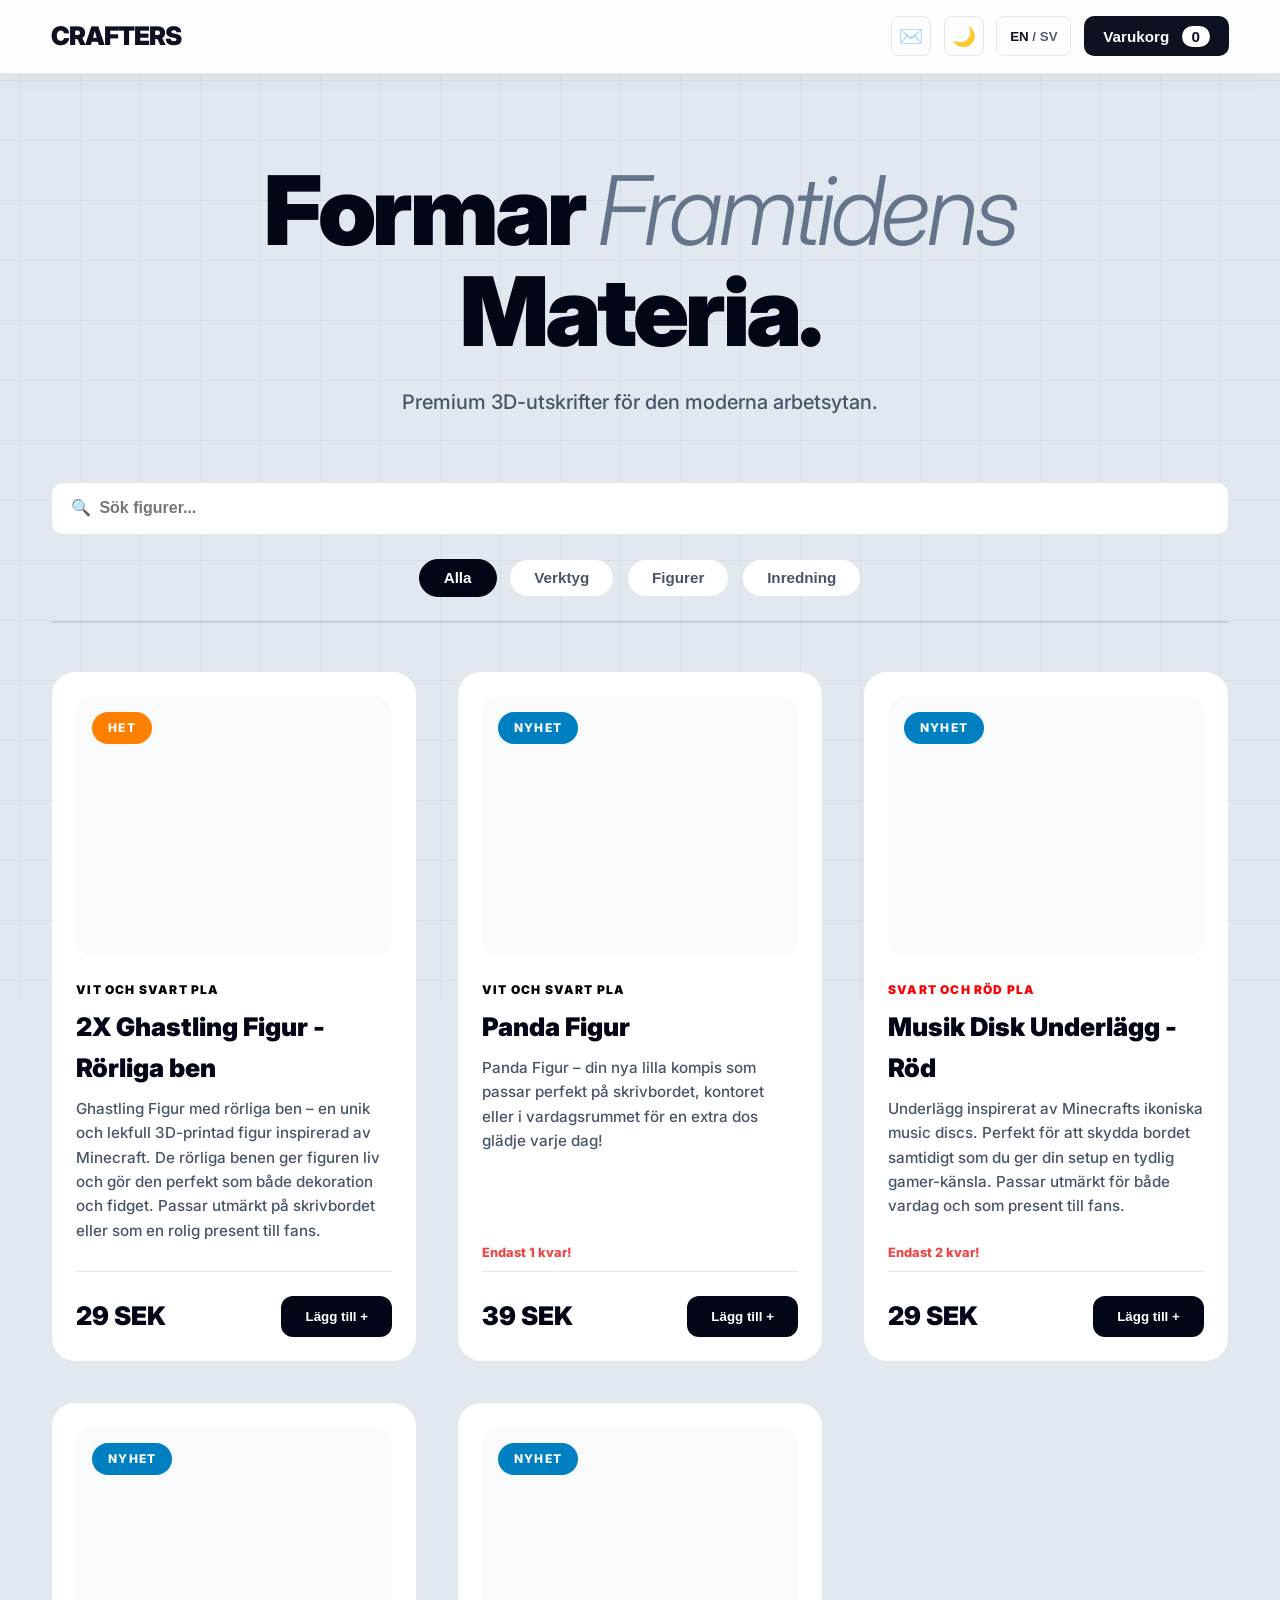
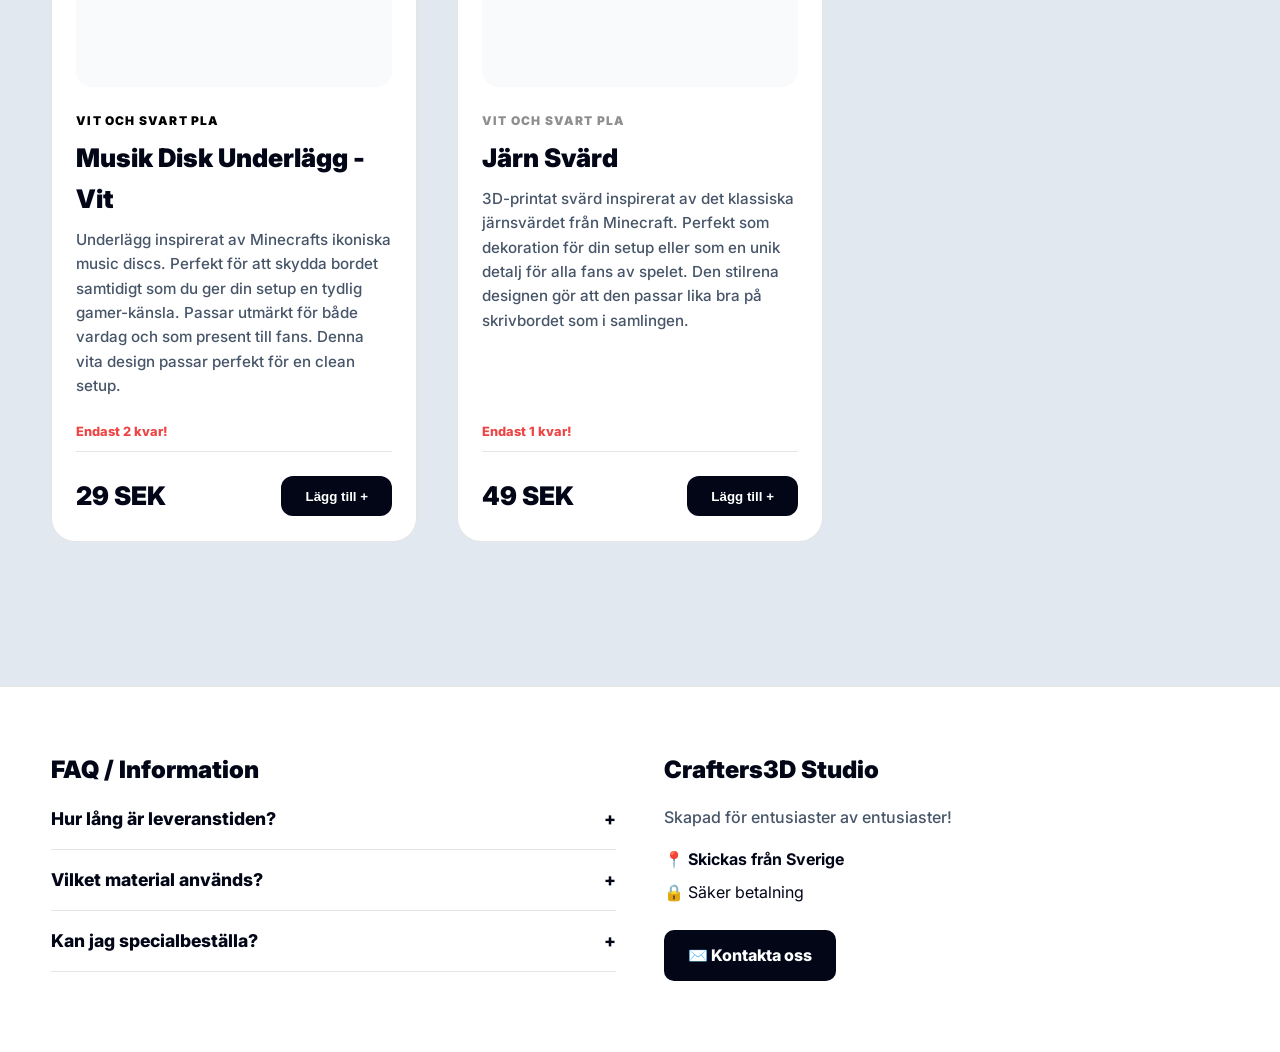
==== index.html @ bc43f42e "Update index.html" ====
<!DOCTYPE html>
<html lang="en">
<head>
    <meta charset="UTF-8">
    <meta name="viewport" content="width=device-width, initial-scale=1.0">
    <title>Crafters3D | Printade Grejor</title>
    <link rel="preconnect" href="https://fonts.googleapis.com">
    <link rel="preconnect" href="https://fonts.gstatic.com" crossorigin>
    <link href="https://fonts.googleapis.com/css2?family=Inter:wght@300;400;500;600;700;900&display=swap" rel="stylesheet">
    
    <style>
        :root {
            /* Ljust tema (Standard) */
            --bg-base: #e2e8f0;      
            --bg-surface: #ffffff;   
            --text-main: #020617;    
            --text-muted: #475569;   
            --border-light: rgba(0, 0, 0, 0.1); 
            --accent-swish: #16a34a; 
            --accent-paypal: #0070ba;
            --font-modern: 'Inter', sans-serif;
            --shadow-sm: 0 4px 6px -1px rgba(0, 0, 0, 0.1);
            --shadow-md: 0 20px 25px -5px rgba(0, 0, 0, 0.1);
            --shadow-hover: 0 30px 60px -12px rgba(0, 0, 0, 0.3);
            --ease-spring: cubic-bezier(0.34, 1.56, 0.64, 1);
        }

        /* Mörkt tema (Dark Mode) */
        [data-theme="dark"] {
            --bg-base: #020617;
            --bg-surface: #0f172a;
            --text-main: #f8fafc;
            --text-muted: #94a3b8;
            --border-light: rgba(255, 255, 255, 0.1);
            --shadow-md: 0 20px 25px -5px rgba(0, 0, 0, 0.5);
            --shadow-hover: 0 30px 60px -12px rgba(255, 255, 255, 0.1);
        }

        * { margin: 0; padding: 0; box-sizing: border-box; }
        body { background-color: var(--bg-base); color: var(--text-main); font-family: var(--font-modern); line-height: 1.6; overflow-x: hidden; transition: background-color 0.4s ease, color 0.4s ease; }
        
        /* Animerad Bakgrund */
        @keyframes drift { 0% { background-position: 0 0; } 100% { background-position: 60px 60px; } }
        body::after { content: ""; position: fixed; inset: -100px; z-index: -11; opacity: 0.4; background-image: linear-gradient(var(--border-light) 1px, transparent 1px), linear-gradient(90deg, var(--border-light) 1px, transparent 1px); background-size: 60px 60px; animation: drift 30s linear infinite; pointer-events: none; transition: opacity 0.4s; }
        [data-theme="dark"] body::after { opacity: 0.15; }

        .container { width: min(1400px, 92vw); margin: 0 auto; }

        /* --- Header --- */
        header { position: fixed; top: 0; left: 0; right: 0; z-index: 50; background: var(--bg-surface); opacity: 0.95; backdrop-filter: blur(16px); border-bottom: 1px solid var(--border-light); box-shadow: 0 4px 30px rgba(0,0,0,0.05); transition: background 0.4s ease; }
        .nav-block { display: flex; justify-content: space-between; align-items: center; padding: 1rem 0; width: min(1400px, 92vw); margin: 0 auto; }
        .logo { font-weight: 900; font-size: 1.6rem; letter-spacing: -0.04em; color: var(--text-main); }
        .header-controls { display: flex; gap: 0.8rem; align-items: center; }

        .icon-btn { display: inline-flex; justify-content: center; align-items: center; background: transparent; border: 1px solid var(--border-light); border-radius: 8px; width: 40px; height: 40px; font-size: 1.2rem; cursor: pointer; color: var(--text-main); text-decoration: none; transition: all 0.2s; }
        .icon-btn:hover { background: var(--text-main); color: var(--bg-surface); }
        .lang-btn { background: transparent; border: 1px solid var(--border-light); border-radius: 8px; padding: 0 0.8rem; height: 40px; font-weight: 700; color: var(--text-muted); cursor: pointer; transition: all 0.2s; }
        .lang-btn span.active { color: var(--text-main); }

        .cart-btn { background: var(--text-main); color: var(--bg-surface); border: none; border-radius: 10px; height: 40px; padding: 0 1.2rem; font-weight: 600; font-size: 0.95rem; cursor: pointer; display: flex; align-items: center; gap: 0.8rem; transition: all 0.3s var(--ease-spring); }
        .cart-btn:hover { transform: scale(1.05); }
        .badge-count { background: var(--bg-surface); color: var(--text-main); padding: 0.1rem 0.6rem; border-radius: 12px; font-weight: 800; transition: 0.2s; }

        /* --- Nya Animationer --- */
        @keyframes cartBump {
            0% { transform: scale(1); }
            25% { transform: scale(0.9); }
            50% { transform: scale(1.1) translateY(-2px); }
            75% { transform: scale(1.05) translateY(1px); }
            100% { transform: scale(1); }
        }
        .cart-bump { animation: cartBump 0.4s var(--ease-spring); }

        @keyframes badgePop {
            0% { transform: scale(1); background: var(--bg-surface); color: var(--text-main); }
            50% { transform: scale(1.6); background: #10b981; color: white; box-shadow: 0 0 15px rgba(16, 185, 129, 0.5); }
            100% { transform: scale(1); background: var(--bg-surface); color: var(--text-main); }
        }
        .badge-pop { animation: badgePop 0.5s var(--ease-spring); }

        /* --- Hero --- */
        .hero { padding: 10rem 0 4rem; text-align: center; }
        .hero h1 { font-size: clamp(3rem, 8vw, 6rem); font-weight: 900; line-height: 1.05; margin-bottom: 1.5rem; letter-spacing: -0.04em; color: var(--text-main); }
        .hero .accent-text { color: #64748b; font-weight: 300; font-style: italic; }
        .hero p { font-size: 1.25rem; color: var(--text-muted); max-width: 600px; margin: 0 auto; font-weight: 500; }

        /* --- Shop Controls (Chips) --- */
        .shop-controls { display: flex; flex-direction: column; gap: 1.5rem; margin-bottom: 3rem; padding-bottom: 1.5rem; border-bottom: 2px solid var(--border-light); }
        .search-bar { background: var(--bg-surface); border: 1px solid var(--border-light); border-radius: 12px; padding: 0.8rem 1.2rem; display: flex; align-items: center; gap: 0.5rem; max-width: 100%; transition: all 0.3s; }
        .search-input { background: transparent; border: none; color: var(--text-main); width: 100%; outline: none; font-weight: 600; font-size: 1rem; }
        
        .category-chips { display: flex; gap: 0.8rem; flex-wrap: wrap; justify-content: center; }
        .chip { background: var(--bg-surface); border: 1px solid var(--border-light); color: var(--text-muted); padding: 0.6rem 1.5rem; border-radius: 30px; font-weight: 700; cursor: pointer; transition: all 0.2s; font-size: 0.95rem; }
        .chip:hover { border-color: var(--text-main); color: var(--text-main); transform: translateY(-2px); }
        .chip.active { background: var(--text-main); color: var(--bg-surface); border-color: var(--text-main); }

        /* --- Products --- */
        .product-grid { display: grid; grid-template-columns: repeat(auto-fill, minmax(300px, 1fr)); gap: 2.5rem; padding-bottom: 5rem; }
        .product-card { background: var(--bg-surface); border-radius: 24px; border: 1px solid var(--border-light); padding: 1.5rem; display: flex; flex-direction: column; transition: all 0.4s var(--ease-spring); position: relative; }
        .product-card:hover { transform: translateY(-10px); box-shadow: var(--shadow-hover), 0 0 0 2px var(--card-accent, var(--text-main)); }
        
        .product-media { height: 260px; background: #f8fafc; border-radius: 16px; margin-bottom: 1.5rem; background-size: cover; background-position: center; position: relative; }
        [data-theme="dark"] .product-media { background: #1e293b; }
        .badge-tag { position: absolute; top: 1rem; left: 1rem; background: var(--text-main); color: var(--bg-surface); padding: 0.4rem 1rem; border-radius: 30px; font-weight: 800; font-size: 0.75rem; text-transform: uppercase; letter-spacing: 0.1em; }
        
        .stock-warning { color: #ef4444; font-size: 0.8rem; font-weight: 800; margin-bottom: 0.5rem; display: block; animation: pulse 2s infinite; }
        @keyframes pulse { 0% { opacity: 1; } 50% { opacity: 0.6; } 100% { opacity: 1; } }

        .product-specs { color: var(--card-accent, var(--text-muted)); font-size: 0.75rem; text-transform: uppercase; letter-spacing: 0.1em; font-weight: 900; margin-bottom: 0.5rem; }
        .product-card h3 { font-size: 1.6rem; font-weight: 900; margin-bottom: 0.5rem; color: var(--text-main); }
        .product-desc { color: var(--text-muted); font-size: 0.95rem; flex-grow: 1; margin-bottom: 1.5rem; font-weight: 500; }
        
        .product-bottom { display: flex; justify-content: space-between; align-items: center; border-top: 1px solid var(--border-light); padding-top: 1.5rem; }
        .price { font-weight: 900; font-size: 1.6rem; color: var(--text-main); }
        
        /* Product Button */
        .add-btn { background: var(--text-main); color: var(--bg-surface); border: none; border-radius: 12px; padding: 0.8rem 1.5rem; font-weight: 800; cursor: pointer; transition: all 0.3s; min-width: 110px; }
        .add-btn:hover:not(:disabled) { transform: translateY(-3px); box-shadow: var(--shadow-md); background: var(--card-accent, #334155); }
        .add-btn:disabled { background: var(--border-light); color: var(--text-muted); cursor: not-allowed; transform: none; box-shadow: none; }

        /* --- Cart Panel --- */
        .cart-overlay { position: fixed; inset: 0; background: rgba(0, 0, 0, 0.6); backdrop-filter: blur(4px); z-index: 100; opacity: 0; pointer-events: none; transition: opacity 0.4s; }
        .cart-overlay.active { opacity: 1; pointer-events: all; }
        .cart-panel { position: fixed; top: 0; right: -100%; width: min(450px, 100vw); height: 100vh; background: var(--bg-surface); z-index: 101; display: flex; flex-direction: column; transition: right 0.5s var(--ease-spring); box-shadow: -20px 0 50px rgba(0,0,0,0.2); }
        .cart-panel.active { right: 0; }
        .cart-header { padding: 2rem; border-bottom: 1px solid var(--border-light); display: flex; justify-content: space-between; align-items: center; }
        .cart-header h3 { font-size: 1.6rem; font-weight: 900; }
        
        /* Free Shipping Bar */
        .shipping-tracker { background: var(--bg-base); padding: 1rem 2rem; border-bottom: 1px solid var(--border-light); }
        .sh-msg { font-size: 0.9rem; font-weight: 700; color: var(--text-main); margin-bottom: 0.5rem; text-align: center; }
        .sh-bar { height: 8px; background: var(--border-light); border-radius: 10px; overflow: hidden; }
        .sh-fill { height: 100%; background: #10b981; transition: width 0.5s var(--ease-spring); width: 0%; }
        .sh-fill.success { background: linear-gradient(90deg, #10b981, #34d399); }

        .cart-body { flex: 1; overflow-y: auto; padding: 2rem; display: flex; flex-direction: column; gap: 1rem; }
        .cart-item { display: flex; gap: 1rem; padding: 1rem; background: var(--bg-base); border-radius: 16px; position: relative; }
        .item-img { width: 70px; height: 70px; background-size: cover; border-radius: 10px; }
        .item-info { flex: 1; }
        .qty-box { display: flex; gap: 0.5rem; align-items: center; margin-top: 0.5rem; }
        .qty-btn { background: var(--bg-surface); border: 1px solid var(--border-light); color: var(--text-main); width: 28px; height: 28px; border-radius: 6px; font-weight: bold; cursor: pointer; }
        .remove-item { position: absolute; top: 1rem; right: 1rem; background: none; border: none; color: #ef4444; font-weight: 900; cursor: pointer; }

        /* Promo Code */
        .promo-box { display: flex; gap: 0.5rem; margin-top: 1.5rem; margin-bottom: 0.5rem; }
        .promo-box input { flex: 1; background: var(--bg-surface); border: 1px solid var(--border-light); color: var(--text-main); padding: 0.8rem; border-radius: 10px; outline: none; font-family: var(--font-modern); font-weight: 600; }
        .promo-box button { background: var(--text-main); color: var(--bg-surface); border: none; border-radius: 10px; padding: 0 1rem; font-weight: 700; cursor: pointer; }

        .cart-footer { padding: 2rem; border-top: 1px solid var(--border-light); }
        .summary-row { display: flex; justify-content: space-between; font-weight: 600; margin-bottom: 0.5rem; color: var(--text-muted); }
        .total-row { display: flex; justify-content: space-between; font-size: 1.4rem; font-weight: 900; margin: 1rem 0 0 0; padding-top: 1rem; border-top: 1px dashed var(--border-light); color: var(--text-main); }
        .checkout-btn { width: 100%; background: var(--text-main); color: var(--bg-surface); border: none; border-radius: 12px; padding: 1.2rem; font-weight: 800; font-size: 1.1rem; cursor: pointer; transition: transform 0.2s; }
        .checkout-btn:hover { transform: translateY(-3px); }

        /* --- Footer & FAQ --- */
        footer { background: var(--bg-surface); border-top: 1px solid var(--border-light); padding: 4rem 0; margin-top: 4rem; }
        .footer-grid { display: grid; grid-template-columns: 1fr 1fr; gap: 3rem; }
        .faq-item { margin-bottom: 1rem; border-bottom: 1px solid var(--border-light); padding-bottom: 1rem; }
        .faq-q { font-weight: 800; color: var(--text-main); cursor: pointer; display: flex; justify-content: space-between; font-size: 1.1rem; }
        .faq-a { color: var(--text-muted); font-size: 0.95rem; margin-top: 0.5rem; display: none; }
        .faq-a.open { display: block; animation: fadeUp 0.3s ease; }

        /* Stor kontaktknapp i footer */
        .footer-contact-btn { display: inline-flex; align-items: center; gap: 0.5rem; margin-top: 1.5rem; background: var(--text-main); color: var(--bg-surface); padding: 0.8rem 1.5rem; border-radius: 10px; font-weight: 800; text-decoration: none; transition: transform 0.2s var(--ease-spring); }
        .footer-contact-btn:hover { transform: translateY(-3px); }

        /* --- Modals (Payment) --- */
        .modal-overlay { position: fixed; inset: 0; background: rgba(0,0,0,0.8); z-index: 200; display: flex; justify-content: center; align-items: center; opacity: 0; pointer-events: none; transition: 0.3s; }
        .modal-overlay.active { opacity: 1; pointer-events: all; }
        .modal-content { background: var(--bg-surface); border-radius: 20px; width: min(500px, 95vw); padding: 3rem 2rem; text-align: center; position: relative; display: none; }
        .modal-content.active { display: block; }
        .modal-textarea { width: 100%; height: 100px; background: var(--bg-base); color: var(--text-main); border: 1px solid var(--border-light); border-radius: 10px; padding: 1rem; font-family: var(--font-modern); font-weight: 600; margin: 1.5rem 0; outline: none; }
        .btn-action { background: var(--text-main); color: var(--bg-surface); border: none; padding: 1rem; border-radius: 10px; font-weight: 800; cursor: pointer; width: 100%; margin-bottom: 0.5rem; }
        
        .toast { position: fixed; bottom: 2rem; left: 50%; transform: translate(-50%, 40px); background: var(--text-main); color: var(--bg-surface); padding: 1rem 2rem; border-radius: 30px; font-weight: 800; opacity: 0; transition: 0.4s; z-index: 300; }
        .toast.show { opacity: 1; transform: translate(-50%, 0); }

        /* ========================================= */
        /* MOBILANPASSNINGAR (Påverkar endast mobil) */
        /* ========================================= */
        @media (max-width: 768px) {
            /* --- Header & Navigation --- */
            .nav-block {
                gap: 0.3rem;
                padding: 0.8rem 0;
            }
            .logo {
                font-size: 1.2rem;
                flex-grow: 1;
            }
            .header-controls {
                gap: 0.4rem;
            }
            .icon-btn {
                width: 34px;
                height: 34px;
                font-size: 1rem;
            }
            .lang-btn {
                padding: 0 0.4rem;
                height: 34px;
                font-size: 0.8rem;
            }
            .cart-btn {
                padding: 0 0.5rem;
                height: 34px;
                gap: 0.4rem;
            }
            .cart-btn span[data-i18n="cartBtn"] {
                display: none; 
            }
            .cart-btn::before {
                content: '🛒';
                font-size: 0.9rem;
            }

            /* --- Hero Sektion --- */
            .hero {
                padding: 7rem 0 2rem; 
            }
            .hero h1 {
                font-size: clamp(2.2rem, 8vw, 3.5rem); 
            }
            .hero p {
                font-size: 1rem;
                padding: 0 1rem;
            }

            /* --- Sök & Kategorier --- */
            .shop-controls {
                margin-bottom: 2rem;
                gap: 1rem;
            }
            .category-chips {
                gap: 0.5rem;
            }
            .chip {
                padding: 0.5rem 1rem;
                font-size: 0.85rem;
            }

            /* --- Produkter --- */
            .product-grid {
                grid-template-columns: 1fr; 
                gap: 1.5rem;
            }
            .product-card {
                padding: 1.2rem;
            }
            .product-media {
                height: 220px; 
            }

            /* --- Varukorg (Sidopanelen) --- */
            .cart-header, 
            .cart-body, 
            .cart-footer {
                padding: 1.2rem; 
            }
            .shipping-tracker {
                padding: 1rem 1.2rem;
            }
            .item-img {
                width: 55px;
                height: 55px;
            }
            .cart-item {
                padding: 0.8rem;
                gap: 0.8rem;
            }
            .remove-item {
                top: 0.8rem;
                right: 0.8rem;
            }

            /* --- Betalningsmodaler --- */
            .modal-content {
                padding: 2rem 1.2rem; 
                width: 90vw;
            }
            .btn-action {
                padding: 1rem;
                font-size: 1.1rem !important; 
            }
            .modal-textarea {
                font-size: 1rem; 
            }

            /* --- Footer --- */
            .footer-grid {
                grid-template-columns: 1fr;
                gap: 2.5rem;
            }
            footer {
                padding: 3rem 0 4rem; 
            }
        }
    </style>
</head>
<body>

    <header>
        <div class="nav-block">
            <div class="logo">CRAFTERS</div>
            <div class="header-controls">
                <a href="mailto:contact.crafters3d@gmail.com" class="icon-btn" title="Kontakta Oss">✉️</a>
                <button class="icon-btn" onclick="toggleTheme()" id="theme-btn">🌙</button>
                <button onclick="toggleLang()" class="lang-btn"><span id="lang-en" class="active">EN</span> / <span id="lang-sv">SV</span></button>
                <button class="cart-btn" onclick="toggleCart(true)" id="main-cart-btn">
                    <span data-i18n="cartBtn">Cart</span> 
                    <span class="badge-count" id="cart-count">0</span>
                </button>
            </div>
        </div>
    </header>

    <main>
        <section class="hero container">
            <h1 data-i18n="heroH1">Shaping the <span class="accent-text">Future</span> <br>of Matter.</h1>
            <p data-i18n="heroP">Premium 3D prints designed for the modern workspace.</p>
        </section>

        <section class="container">
            <div class="shop-controls">
                <div class="search-bar">
                    <span>🔍</span> 
                    <input class="search-input" id="search-input" type="text" placeholder="Search..." oninput="filterProducts()">
                </div>
                <div class="category-chips" id="cat-chips">
                    <!-- Fylls med JS -->
                </div>
            </div>
            <div class="product-grid" id="product-grid"></div>
        </section>
    </main>

    <!-- Footer & FAQ -->
    <footer class="site-footer">
        <div class="container footer-grid">
            <div>
                <h2 style="font-weight: 900; margin-bottom: 1rem;" data-i18n="faqTitle">FAQ / Information</h2>

                <div class="faq-item">
                    <div class="faq-q" onclick="toggleFaq(this)">
                        <span data-i18n="faq1_q">Hur lång är leveranstiden?</span> 
                        <span class="faq-icon">+</span>
                    </div>
                    <div class="faq-a" data-i18n="faq1_a">
                        Alla produkter 3D-printas på beställning. Leveranstiden är vanligtvis 1–3 arbetsdagar.
                    </div>
                </div>

                <div class="faq-item">
                    <div class="faq-q" onclick="toggleFaq(this)">
                        <span data-i18n="faq2_q">Vilket material används?</span> 
                        <span class="faq-icon">+</span>
                    </div>
                    <div class="faq-a" data-i18n="faq2_a">
                        Vi använder högkvalitativ PLA-plast.
                    </div>
                </div>

                <div class="faq-item">
                    <div class="faq-q" onclick="toggleFaq(this)">
                        <span data-i18n="faq3_q">Kan jag specialbeställa?</span> 
                        <span class="faq-icon">+</span>
                    </div>
                    <div class="faq-a" data-i18n="faq3_a">
                        Ja! Kontakta oss via sociala medier så hjälper vi dig att skapa en unik produkt efter dina önskemål.
                    </div>
                </div>

            </div>

            <div>
                <h2 style="font-weight: 900; margin-bottom: 1rem;">Crafters3D Studio</h2>
                <p style="color: var(--text-muted); font-weight: 500;" data-i18n="footerDesc">
                    Skapad för entusiaster av entusiaster!
                </p>
                <p style="margin-top: 1rem; font-weight: 700;" data-i18n="footerShip">📍 Skickas från Sverige</p>
                <p style="margin-top: 0.5rem;" data-i18n="footerSec">🔒 Säker betalning</p>

                <a href="mailto:contact.crafters3d@gmail.com" class="footer-contact-btn" data-i18n="contactBtn">✉️ Kontakta oss</a>
            </div>
        </div>
    </footer>

    <!-- Cart Sidebar -->
    <div class="cart-overlay" id="cart-overlay" onclick="toggleCart(false)"></div>
    <aside class="cart-panel" id="cart-panel">
        <div class="cart-header">
            <h3 data-i18n="cartTitle">Din Varukorg</h3>
            <button class="icon-btn" style="border:none;" onclick="toggleCart(false)">✕</button>
        </div>
        
        <!-- Fri Frakt Mätare -->
        <div class="shipping-tracker">
            <div class="sh-msg" id="free-sh-msg">Köp för 200 SEK till för fri frakt!</div>
            <div class="sh-bar"><div class="sh-fill" id="free-sh-fill"></div></div>
        </div>

        <div class="cart-body" id="cart-items"></div>
        
        <div class="cart-footer">
            <div class="summary-row"><span data-i18n="subtotal">Delsumma</span><span id="cart-subtotal">0 SEK</span></div>
            <div class="summary-row" id="discount-row" style="display:none; color: #10b981;"><span data-i18n="discount">Rabatt</span><span id="cart-discount">-0 SEK</span></div>
            <div class="summary-row"><span data-i18n="shipping">Frakt</span><span id="cart-shipping">0 SEK</span></div>
            <div class="total-row"><span data-i18n="total">Totalt</span><span id="cart-total">0 SEK</span></div>
            
            <!-- Rabattkod -->
            <div class="promo-box">
                <input type="text" id="promo-input" placeholder="Rabattkod...">
                <button onclick="applyPromo()" data-i18n="promoBtn">Använd</button>
            </div>
            <div id="promo-msg" style="color: #10b981; font-size: 0.85rem; font-weight: 700; margin-bottom: 1.5rem; display:none;">Rabatt aktiverad!</div>

            <button class="checkout-btn" id="checkout-btn" onclick="openPaymentSelection()" data-i18n="checkoutBtn">Gå till kassan</button>
        </div>
    </aside>

    <!-- Payment Modals -->
    <div class="modal-overlay" id="master-modal">
        <div class="modal-content" id="view-select">
            <button onclick="closeModal()" class="icon-btn" style="position:absolute; right:1rem; top:1rem; border:none;">✕</button>
            <h2 data-i18n="payMethodTitle" style="margin-bottom:2rem;">Välj Betalsätt</h2>
            <button class="btn-action" style="background:var(--accent-swish); padding:1.5rem; font-size:1.2rem;" onclick="showPaymentView('swish')">Swish</button>
            <button class="btn-action" style="background:var(--accent-paypal); padding:1.5rem; font-size:1.2rem;" onclick="showPaymentView('paypal')">PayPal</button>
        </div>
        
        <div class="modal-content" id="view-swish">
            <button onclick="closeModal()" class="icon-btn" style="position:absolute; right:1rem; top:1rem; border:none;">✕</button>
            <h2>Swish <span id="swish-total-text" style="color:var(--accent-swish)"></span></h2>
            <p style="color:var(--text-muted); font-size:0.9rem; margin-top:1rem;" data-i18n="swishInst">Kopiera meddelandet, byt ut adressen och swisha till: <strong>070 436 85 77</strong></p>
            <textarea id="swish-msg" class="modal-textarea" readonly></textarea>
            <button onclick="copyMsg('swish-msg')" class="btn-action" data-i18n="copyBtn">Kopiera Meddelande</button>
        </div>

        <div class="modal-content" id="view-paypal">
            <button onclick="closeModal()" class="icon-btn" style="position:absolute; right:1rem; top:1rem; border:none;">✕</button>
            <h2>PayPal <span id="paypal-total-text" style="color:var(--accent-paypal)"></span></h2>
            <p style="color:var(--text-muted); font-size:0.9rem; margin-top:1rem;" data-i18n="ppInst">Kopiera meddelandet nedan och klistra in som kommentar på PayPal.</p>
            <textarea id="paypal-msg" class="modal-textarea" readonly></textarea>
            <button onclick="copyMsg('paypal-msg')" class="btn-action" style="margin-bottom:1rem;" data-i18n="copyBtn">Kopiera Meddelande</button>
            <button onclick="openPayPalLink()" class="btn-action" style="background:var(--accent-paypal);">Öppna PayPal ↗</button>
        </div>
    </div>

    <div class="toast" id="toast">Kopierat!</div>

    <script>
        // --- TEMA (DARK MODE) ---
        const themeBtn = document.getElementById('theme-btn');
        let isDark = localStorage.getItem('theme') === 'dark';
        if(isDark) document.documentElement.setAttribute('data-theme', 'dark');
        themeBtn.textContent = isDark ? '☀️' : '🌙';

        const toggleTheme = () => {
            isDark = !isDark;
            if(isDark) { document.documentElement.setAttribute('data-theme', 'dark'); localStorage.setItem('theme', 'dark'); themeBtn.textContent = '☀️'; } 
            else { document.documentElement.removeAttribute('data-theme'); localStorage.setItem('theme', 'light'); themeBtn.textContent = '🌙'; }
        };

        const toggleFaq = (el) => {
            const answer = el.nextElementSibling;
            const icon = el.querySelector('.faq-icon');
            if(answer.classList.contains('open')) { answer.classList.remove('open'); icon.textContent = '+'; } 
            else { answer.classList.add('open'); icon.textContent = '−'; }
        };

        // --- FRAKT & RABATTER ---
        const FREE_SHIPPING_LIMIT = 200;
        const VALID_PROMOS = { 'BETA10': 0.10, 'SOMMAR20': 0.20 }; 
        let activeDiscount = 0;

        const shippingTiers = [
            { maxWeight: 50, cost: 18 }, { maxWeight: 100, cost: 36 }, { maxWeight: 250, cost: 59 },    
            { maxWeight: 500, cost: 65 }, { maxWeight: 1000, cost: 80 }, { maxWeight: Infinity, cost: 109 } 
        ];

        // --- PRODUKTER ---
      let products = [
    {
        id: "prod_6yec",
        price: 29,
        weight: 26,
        stock: 4,
        image: "https://i.ibb.co/GQ3d8zNp/IMG-9347.png",
        accent: "#000000",
        badgeColor: "#ff8000",
        category: "Mobs",
        en: {
            name: "2X Ghastling Figure - Movable legs",
            badge: "HOT",
            specs: "White and black PLA",
            description: "Ghastling Figure with movable legs – a unique and playful 3D printed figure inspired by Minecraft. The articulated legs bring the figure to life, making it perfect as both a decoration and a fidget. Great for desks or as a fun gift for fans."
        },
        sv: {
            name: "2X Ghastling Figur - Rörliga ben",
            badge: "HET",
            specs: "Vit och svart PLA",
            description: "Ghastling Figur med rörliga ben – en unik och lekfull 3D-printad figur inspirerad av Minecraft. De rörliga benen ger figuren liv och gör den perfekt som både dekoration och fidget. Passar utmärkt på skrivbordet eller som en rolig present till fans."
        }
    },
    {
        id: "panda_figur",
        price: 39,
        weight: 22,
        stock: 1,
        image: "https://i.ibb.co/jZ3kWd2q/IMG-9332.png",
        accent: "#000000",
        badgeColor: "#0080c0",
        category: "Mobs",
        en: {
            name: "Panda Pal",
            badge: "NEW",
            specs: "White and Black PLA",
            description: "Panda Pal – your new little buddy, perfect for your desk, office, or living room to add a touch of joy to your day!"
        },
        sv: {
            name: "Panda Figur",
            badge: "NYHET",
            specs: "Vit och Svart PLA",
            description: "Panda Figur – din nya lilla kompis som passar perfekt på skrivbordet, kontoret eller i vardagsrummet för en extra dos glädje varje dag!"
        }
    },
    {
        id: "disc_red",
        price: 29,
        weight: 25,
        stock: 2,
        image: "https://i.ibb.co/KpVfhVqh/IMG-9336.png",
        accent: "#ff0000",
        badgeColor: "#0080c0",
        category: "Decor",
        en: {
            name: "Music Disc Coaster - Red",
            badge: "NEW",
            specs: "Black and Red PLA",
            description: "Coaster inspired by the iconic Minecraft music discs. Designed to protect your surfaces while adding a clean gaming aesthetic to your setup. Great for everyday use or as a gift for fans."
        },
        sv: {
            name: "Musik Disk Underlägg - Röd",
            badge: "NYHET",
            specs: "Svart och Röd PLA",
            description: "Underlägg inspirerat av Minecrafts ikoniska music discs. Perfekt för att skydda bordet samtidigt som du ger din setup en tydlig gamer-känsla. Passar utmärkt för både vardag och som present till fans."
        }
    },
    {
        id: "disc_white",
        price: 29,
        weight: 20,
        stock: 2,
        image: "https://i.ibb.co/nNWd3W7Z/IMG-9337.png",
        accent: "#000000",
        badgeColor: "#0080c0",
        category: "Decor",
        en: {
            name: "Music Disc Coaster - White",
            badge: "NEW",
            specs: "White and Black PLA",
            description: "Coaster inspired by the iconic Minecraft music discs. Perfect for protecting your surfaces while adding a clear gaming aesthetic to your setup. Great for everyday use or as a gift for fans. This white design fits perfectly in a clean setup."
        },
        sv: {
            name: "Musik Disk Underlägg - Vit",
            badge: "NYHET",
            specs: "Vit och Svart PLA",
            description: "Underlägg inspirerat av Minecrafts ikoniska music discs. Perfekt för att skydda bordet samtidigt som du ger din setup en tydlig gamer-känsla. Passar utmärkt för både vardag och som present till fans. Denna vita design passar perfekt för en clean setup."
        }
    },
    {
        id: "iron_sword",
        price: 49,
        weight: 50,
        stock: 1,
        image: "https://i.ibb.co/gFtVpQHv/IMG-9338.png",
        accent: "#8f8f8f",
        badgeColor: "#0080c0",
        category: "Tools",
        en: {
            name: "Iron Sword",
            badge: "NEW",
            specs: "White and Black PLA",
            description: "3D printed sword inspired by the classic iron sword from Minecraft. Perfect as a decoration for your setup or as a unique piece for any fan of the game. The clean design makes it a great fit for both desks and collections."
        },
        sv: {
            name: "Järn Svärd",
            badge: "NYHET",
            specs: "Vit och Svart PLA",
            description: "3D-printat svärd inspirerat av det klassiska järnsvärdet från Minecraft. Perfekt som dekoration för din setup eller som en unik detalj för alla fans av spelet. Den stilrena designen gör att den passar lika bra på skrivbordet som i samlingen."
        }
    }
];

        let currentLang = 'sv'; 
        let currentCat = 'ALL';

        const dict = {
            en: {
                cartBtn: "Cart", heroH1: "Shaping the <span class='accent-text'>Future</span> <br>of Matter.", heroP: "Premium 3D prints for the modern workspace.",
                searchPlaceholder: "Search figures...", cats_all: "All", cats_tools: "Tools", cats_mobs: "Figures", cats_decor: "Decor",
                emptyGrid: "No artifacts found...", addBtn: "Add +", soldOut: "Sold Out", onlyLeft: "Only {x} left!",
                cartTitle: "Your Cart", subtotal: "Subtotal", discount: "Discount", shipping: "Shipping", total: "Total", checkoutBtn: "Checkout",
                emptyCart: "Cart is empty.", payMethodTitle: "Payment Method", copyBtn: "Copy Message",
                swishInst: "Copy the message, replace the address and Swish to: <strong>070 436 85 77</strong>",
                ppInst: "Copy the message below and paste it as a comment on PayPal.",
                addressPlaceholder: "[NAME, STREET, ZIP, CITY, COUNTRY]", 
                freeSh: "Free Shipping!", awaySh: "Buy for {x} SEK more to get Free Shipping!",
                promoPlaceholder: "Promo code (e.g. BETA10)", promoBtn: "Apply", contactBtn: "✉️ Contact Us",
                
                // --- FAQ EN ---
                faqTitle: "FAQ / Information",
                faq1_q: "What is the delivery time?",
                faq1_a: "All products are 3D printed on demand. Delivery time is usually 1–3 business days.",
                faq2_q: "What material is used?",
                faq2_a: "We use high-quality PLA plastic.",
                faq3_q: "Can I make a custom order?",
                faq3_a: "Yes! Contact us via social media and we'll help you create a unique product.",
                footerDesc: "Created for enthusiasts by enthusiasts!",
                footerShip: "📍 Ships from Sweden",
                footerSec: "🔒 Secure payment"
            },
            sv: {
                cartBtn: "Varukorg", heroH1: "Formar <span class='accent-text'>Framtidens</span> <br>Materia.", heroP: "Premium 3D-utskrifter för den moderna arbetsytan.",
                searchPlaceholder: "Sök figurer...", cats_all: "Alla", cats_tools: "Verktyg", cats_mobs: "Figurer", cats_decor: "Inredning",
                emptyGrid: "Inga produkter hittades...", addBtn: "Lägg till +", soldOut: "Slutsåld", onlyLeft: "Endast {x} kvar!",
                cartTitle: "Din Varukorg", subtotal: "Delsumma", discount: "Rabatt", shipping: "Frakt", total: "Totalt", checkoutBtn: "Gå till kassan",
                emptyCart: "Varukorgen är tom.", payMethodTitle: "Välj Betalsätt", copyBtn: "Kopiera Meddelande",
                swishInst: "Kopiera meddelandet, byt ut adressen och swisha till: <strong>070 436 85 77</strong>",
                ppInst: "Kopiera meddelandet nedan och klistra in som kommentar på PayPal.",
                addressPlaceholder: "[NAMN, GATA, POSTNR, ORT, LAND]", 
                freeSh: "Du har Fri Frakt!", awaySh: "Köp för {x} SEK till för Fri Frakt!",
                promoPlaceholder: "Rabattkod (t.ex. BETA10)", promoBtn: "Använd", contactBtn: "✉️ Kontakta oss",
                
                // --- FAQ SV ---
                faqTitle: "FAQ / Information",
                faq1_q: "Hur lång är leveranstiden?",
                faq1_a: "Alla produkter 3D-printas på beställning. Leveranstiden är vanligtvis 1–3 arbetsdagar.",
                faq2_q: "Vilket material används?",
                faq2_a: "Vi använder högkvalitativ PLA-plast.",
                faq3_q: "Kan jag specialbeställa?",
                faq3_a: "Ja! Kontakta oss via sociala medier så hjälper vi dig att skapa en unik produkt efter dina önskemål.",
                footerDesc: "Skapad för entusiaster av entusiaster!",
                footerShip: "📍 Skickas från Sverige",
                footerSec: "🔒 Säker betalning"
            }
        };

        const t = (key) => dict[currentLang][key];
        const getField = (item, field) => item[currentLang] && item[currentLang][field] ? item[currentLang][field] : item[field] || '';
        const formatPrice = (price) => Math.round(price) + ' SEK';

        const toggleLang = () => {
            currentLang = currentLang === 'en' ? 'sv' : 'en';
            document.getElementById('lang-en').classList.toggle('active', currentLang === 'en');
            document.getElementById('lang-sv').classList.toggle('active', currentLang === 'sv');
            updateUI();
        };

        const updateUI = () => {
            document.querySelectorAll('[data-i18n]').forEach(el => { if(t(el.getAttribute('data-i18n'))) el.innerHTML = t(el.getAttribute('data-i18n')); });
            document.getElementById('search-input').placeholder = t('searchPlaceholder');
            document.getElementById('promo-input').placeholder = t('promoPlaceholder');
            
            const chips = document.getElementById('cat-chips');
            chips.innerHTML = `
                <button class="chip ${currentCat==='ALL'?'active':''}" onclick="setCat('ALL')">${t('cats_all')}</button>
                <button class="chip ${currentCat==='Tools'?'active':''}" onclick="setCat('Tools')">${t('cats_tools')}</button>
                <button class="chip ${currentCat==='Mobs'?'active':''}" onclick="setCat('Mobs')">${t('cats_mobs')}</button>
                <button class="chip ${currentCat==='Decor'?'active':''}" onclick="setCat('Decor')">${t('cats_decor')}</button>
            `;
            filterProducts(); updateCartUI();
        };

        const setCat = (cat) => { currentCat = cat; updateUI(); };

        let cart = [];
        let currentProducts = [...products];
        let globalFinalTotal = 0; 

        const renderProducts = (list) => {
            const grid = document.getElementById('product-grid');
            if (list.length === 0) { grid.innerHTML = `<p style="color:var(--text-muted); font-weight:600;">${t('emptyGrid')}</p>`; return; }

            grid.innerHTML = list.map((p, index) => {
                
                // Om 'badgeColor' finns appliceras den direkt, annars anpassar den sig efter Dark/Light mode som vanligt
                const badgeStyle = p.badgeColor ? `background: ${p.badgeColor}; color: #ffffff;` : ``;
                const badgeHtml = getField(p, 'badge') ? `<div class="badge-tag" style="${badgeStyle}">${getField(p, 'badge')}</div>` : '';
                
                const visualHtml = p.image ? `<div class="product-media" style="background-image: url('${p.image}');">${badgeHtml}</div>` : `<div class="product-media" style="background: linear-gradient(135deg, transparent, rgba(0,0,0,0.05)); border-bottom: 4px solid ${p.accent};">${badgeHtml}</div>`;
                
                let stockWarning = '';
                let btnHtml = `<button class="add-btn" onclick="addToCart('${p.id}', this)">${t('addBtn')}</button>`;
                
                if(p.stock === 0) {
                    btnHtml = `<button class="add-btn" disabled>${t('soldOut')}</button>`;
                } else if (p.stock <= 3) {
                    stockWarning = `<span class="stock-warning">${t('onlyLeft').replace('{x}', p.stock)}</span>`;
                }

                return `
                    <article class="product-card animate-in" style="--card-accent: ${p.accent}; animation-delay: ${index * 0.1}s;">
                        ${visualHtml}
                        <p class="product-specs">${getField(p, 'specs')}</p>
                        <h3>${getField(p, 'name')}</h3>
                        <p class="product-desc">${getField(p, 'description')}</p>
                        ${stockWarning}
                        <div class="product-bottom">
                            <span class="price">${formatPrice(p.price)}</span>
                            ${btnHtml}
                        </div>
                    </article>`;
            }).join('');
        };

        const filterProducts = () => {
            const searchInput = document.getElementById('search-input').value.toLowerCase();
            currentProducts = products.filter(p => {
                const name = getField(p, 'name').toLowerCase();
                return name.includes(searchInput) && (currentCat === 'ALL' || p.category === currentCat);
            });
            renderProducts(currentProducts);
        };

        const addToCart = (id, btnElement) => {
            const product = products.find(p => p.id === id);
            const existing = cart.find(item => item.id === id);
            
            if (existing) {
                if(existing.quantity < product.stock) existing.quantity++;
                else { showToast("Slut i lager!"); return; }
            } else {
                if(product.stock > 0) cart.push({ ...product, quantity: 1 });
            }
            updateCartUI();

            if(btnElement) {
                const originalText = btnElement.innerHTML;
                btnElement.innerHTML = '✓';
                btnElement.style.background = '#10b981';
                btnElement.style.color = 'white';
                btnElement.style.boxShadow = '0 10px 20px -5px rgba(16, 185, 129, 0.4)';
                
                setTimeout(() => {
                    btnElement.innerHTML = originalText;
                    btnElement.style.background = '';
                    btnElement.style.color = '';
                    btnElement.style.boxShadow = '';
                }, 800);
            }

            const mainCartBtn = document.getElementById('main-cart-btn');
            const badge = document.getElementById('cart-count');
            
            mainCartBtn.classList.remove('cart-bump');
            badge.classList.remove('badge-pop');
            void mainCartBtn.offsetWidth; 
            
            mainCartBtn.classList.add('cart-bump');
            badge.classList.add('badge-pop');
        };

        const updateCartQty = (id, delta) => {
            const product = products.find(p => p.id === id);
            const item = cart.find(i => i.id === id);
            if (!item) return;
            
            if(delta > 0 && item.quantity >= product.stock) { showToast("Max antal uppnått"); return; }
            
            item.quantity += delta;
            if (item.quantity <= 0) cart = cart.filter(i => i.id !== id);
            updateCartUI();
        };

        const applyPromo = () => {
            const input = document.getElementById('promo-input').value.replace(/\s+/g, '').toUpperCase();
            
            if(VALID_PROMOS[input]) {
                activeDiscount = VALID_PROMOS[input];
                const successMsg = currentLang === 'sv' ? 'Rabatt aktiverad!' : 'Discount applied!';
                document.getElementById('promo-msg').textContent = successMsg;
                document.getElementById('promo-msg').style.display = 'block';
                document.getElementById('promo-input').value = '';
                updateCartUI();
            } else {
                const errorMsg = currentLang === 'sv' ? 'Ogiltig kod' : 'Invalid promo code';
                showToast(errorMsg);
            }
        };

        const updateCartUI = () => {
            const container = document.getElementById('cart-items');
            const btn = document.getElementById('checkout-btn');
            
            const totalQty = cart.reduce((sum, i) => sum + i.quantity, 0);
            const rawSum = cart.reduce((sum, i) => sum + (i.price * i.quantity), 0);
            
            const discountAmount = rawSum * activeDiscount;
            const sumAfterDiscount = rawSum - discountAmount;

            let shippingCost = 0;
            const totalWeight = cart.reduce((sum, i) => sum + ((i.weight || 100) * i.quantity), 0);
            
            if (sumAfterDiscount >= FREE_SHIPPING_LIMIT) {
                shippingCost = 0;
            } else if (cart.length > 0) {
                const tier = shippingTiers.find(t => totalWeight <= t.maxWeight);
                shippingCost = tier ? tier.cost : 109;
            }
            
            globalFinalTotal = sumAfterDiscount + shippingCost;

            document.getElementById('cart-count').textContent = totalQty;
            document.getElementById('cart-subtotal').textContent = formatPrice(rawSum);
            
            if(activeDiscount > 0) {
                document.getElementById('discount-row').style.display = 'flex';
                document.getElementById('cart-discount').textContent = '-' + formatPrice(discountAmount);
            } else {
                document.getElementById('discount-row').style.display = 'none';
            }

            document.getElementById('cart-shipping').textContent = shippingCost === 0 && cart.length > 0 ? '0 SEK' : formatPrice(shippingCost);
            document.getElementById('cart-total').textContent = formatPrice(globalFinalTotal);

            const shMsg = document.getElementById('free-sh-msg');
            const shFill = document.getElementById('free-sh-fill');
            if(sumAfterDiscount >= FREE_SHIPPING_LIMIT && cart.length > 0) {
                shMsg.textContent = t('freeSh'); shMsg.style.color = '#10b981';
                shFill.style.width = '100%'; shFill.classList.add('success');
            } else {
                const away = FREE_SHIPPING_LIMIT - sumAfterDiscount;
                shMsg.textContent = t('awaySh').replace('{x}', Math.round(away)); shMsg.style.color = 'var(--text-main)';
                shFill.style.width = Math.min(100, (sumAfterDiscount / FREE_SHIPPING_LIMIT) * 100) + '%';
                shFill.classList.remove('success');
            }

            if (cart.length === 0) {
                container.innerHTML = `<p style="text-align:center; margin-top:2rem;">${t('emptyCart')} 🛒</p>`;
                btn.disabled = true; btn.style.opacity = '0.3'; return;
            }

            btn.disabled = false; btn.style.opacity = '1';
            container.innerHTML = cart.map(i => {
                // NY KOD: Ladda bilden i varukorgen, om ingen bild finns sätts en fallback-färg.
                const imgStyle = i.image 
                    ? `background-image: url('${i.image}'); background-size: cover; background-position: center; border-left: 4px solid ${i.accent};` 
                    : `background: var(--bg-surface); border-left: 4px solid ${i.accent};`;

                return `
                <div class="cart-item">
                    <div class="item-img" style="${imgStyle}"></div>
                    <div class="item-info">
                        <div style="font-weight:800;">${getField(i, 'name')}</div>
                        <div style="color:var(--text-muted); font-size:0.9rem; font-weight:700;">${formatPrice(i.price)}</div>
                        <div class="qty-box">
                            <button class="qty-btn" onclick="updateCartQty('${i.id}', -1)">-</button>
                            <span style="font-weight:800; min-width:20px; text-align:center;">${i.quantity}</span>
                            <button class="qty-btn" onclick="updateCartQty('${i.id}', 1)">+</button>
                        </div>
                    </div>
                    <button class="remove-item" onclick="updateCartQty('${i.id}', -999)">✕</button>
                </div>`
            }).join('');
        };

        const toggleCart = (state) => {
            const panel = document.getElementById('cart-panel');
            const overlay = document.getElementById('cart-overlay');
            if(state) { panel.classList.add('active'); overlay.classList.add('active'); } 
            else { panel.classList.remove('active'); overlay.classList.remove('active'); }
        };

        const generateOrderId = () => 'ORD-' + Math.random().toString(36).substr(2, 4).toUpperCase();

        const openPaymentSelection = () => {
            if (cart.length === 0) return;
            toggleCart(false);
            
            const orderId = generateOrderId();
            const itemsText = cart.map(i => `${i.quantity}x ${getField(i, 'name')}`).join(', ');
            const fullMessage = `Order: ${orderId} | ${itemsText}. Adress: ${t('addressPlaceholder')}`;
            
            document.getElementById('swish-msg').value = fullMessage;
            document.getElementById('paypal-msg').value = fullMessage;
            document.getElementById('swish-total-text').textContent = formatPrice(globalFinalTotal);
            document.getElementById('paypal-total-text').textContent = formatPrice(globalFinalTotal);
            
            document.getElementById('master-modal').classList.add('active');
            document.querySelectorAll('.modal-content').forEach(el => el.classList.remove('active'));
            document.getElementById('view-select').classList.add('active');
        };

        const showPaymentView = (method) => { 
            document.querySelectorAll('.modal-content').forEach(el => el.classList.remove('active')); 
            document.getElementById(`view-${method}`).classList.add('active'); 
        };

        const closeModal = () => document.getElementById('master-modal').classList.remove('active');
        const copyMsg = (id) => { document.getElementById(id).select(); navigator.clipboard.writeText(document.getElementById(id).value).then(() => showToast("Kopierat!")); };
        
        const openPayPalLink = () => { window.open(`https://paypal.me/PelleHallqvist/${globalFinalTotal}SEK`, '_blank'); };
        
        const showToast = (msg) => { const toast = document.getElementById('toast'); toast.textContent = msg; toast.classList.add('show'); setTimeout(() => toast.classList.remove('show'), 2500); };

        document.addEventListener('DOMContentLoaded', () => { updateUI(); });
    </script>
</body>
</html>
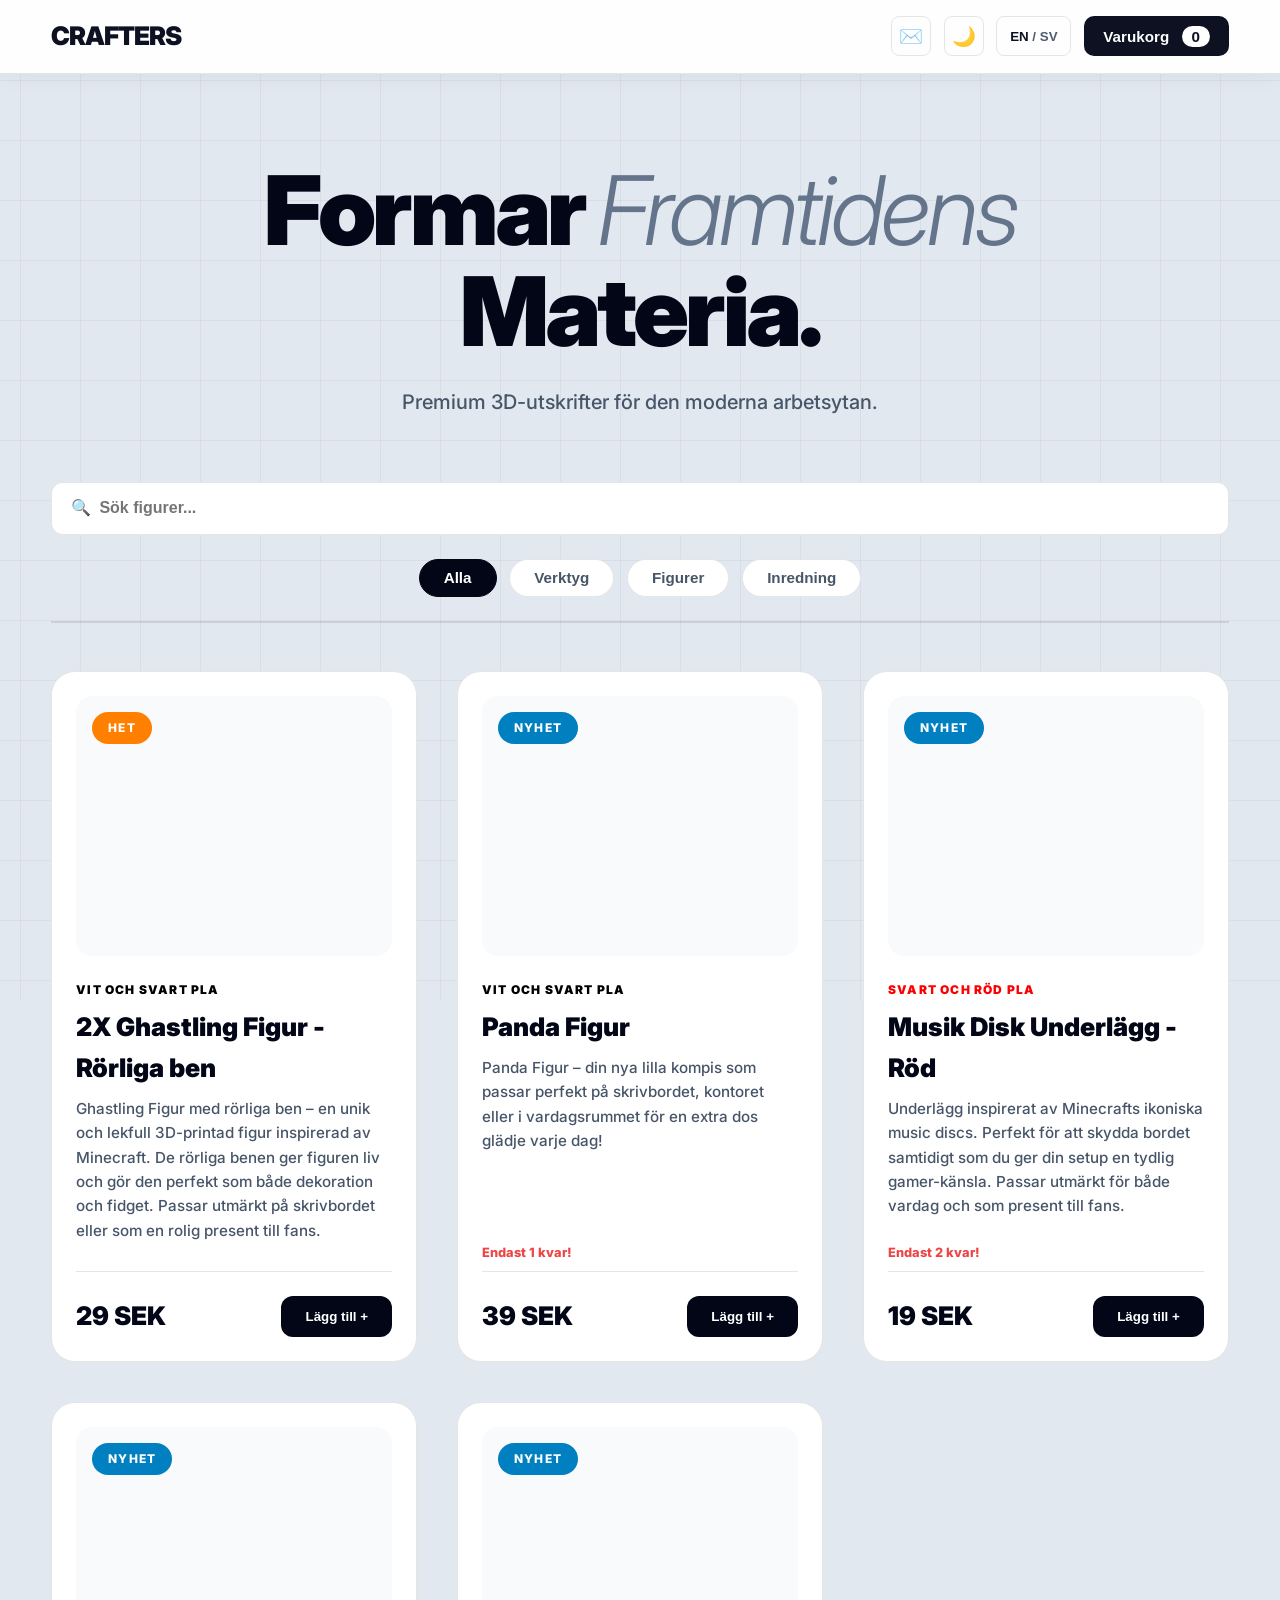
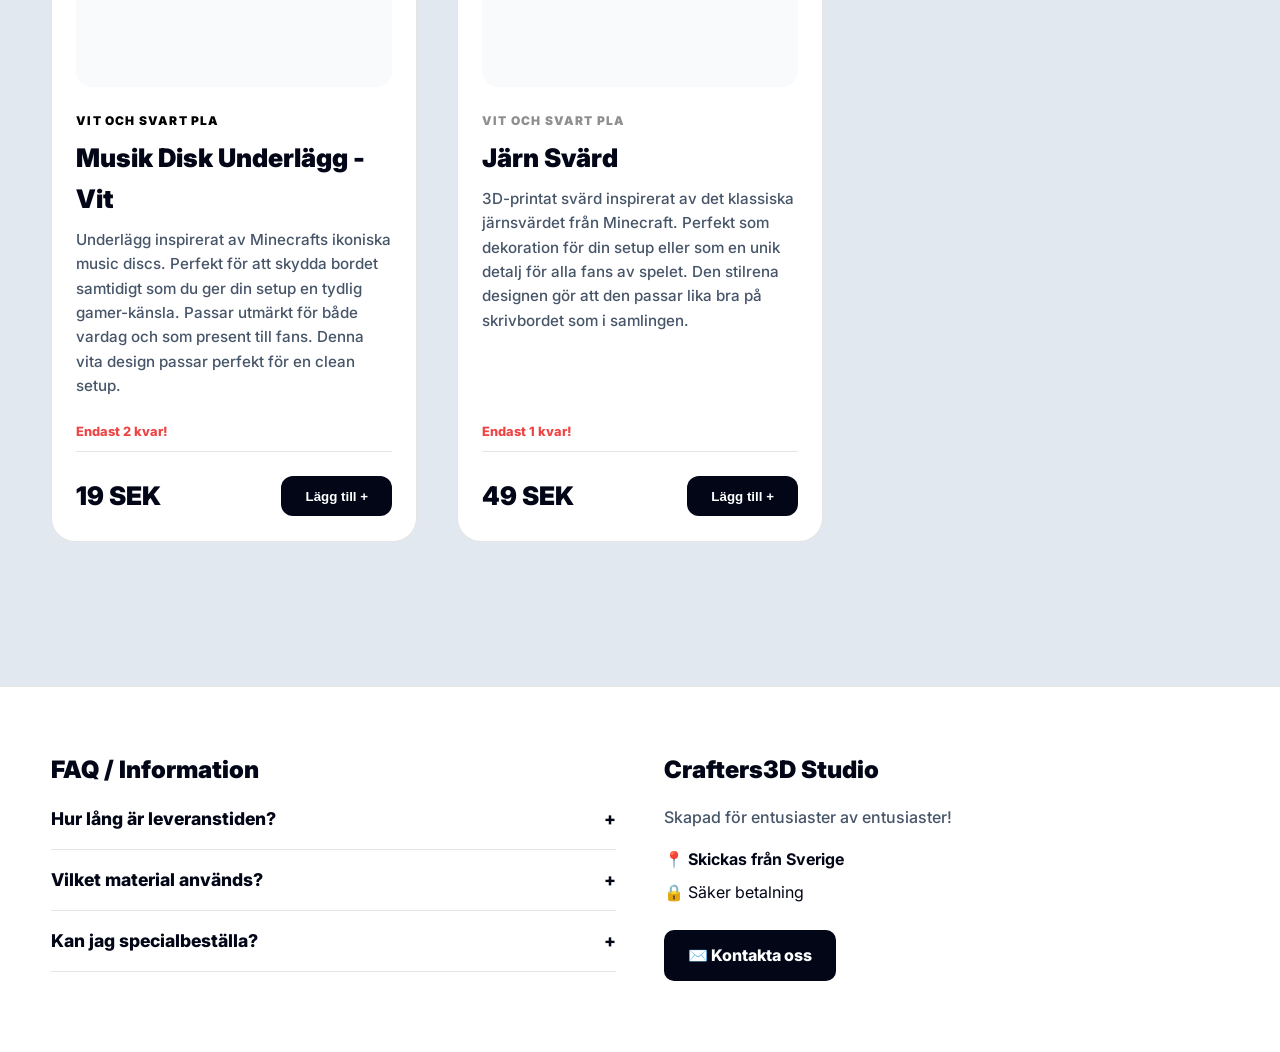
==== commit d55e9872: "Update index.html" ====
--- a/index.html
+++ b/index.html
@@ -525,7 +525,7 @@
     },
     {
         id: "disc_red",
-        price: 29,
+        price: 19,
         weight: 25,
         stock: 2,
         image: "https://i.ibb.co/KpVfhVqh/IMG-9336.png",
@@ -547,7 +547,7 @@
     },
     {
         id: "disc_white",
-        price: 29,
+        price: 19,
         weight: 20,
         stock: 2,
         image: "https://i.ibb.co/nNWd3W7Z/IMG-9337.png",
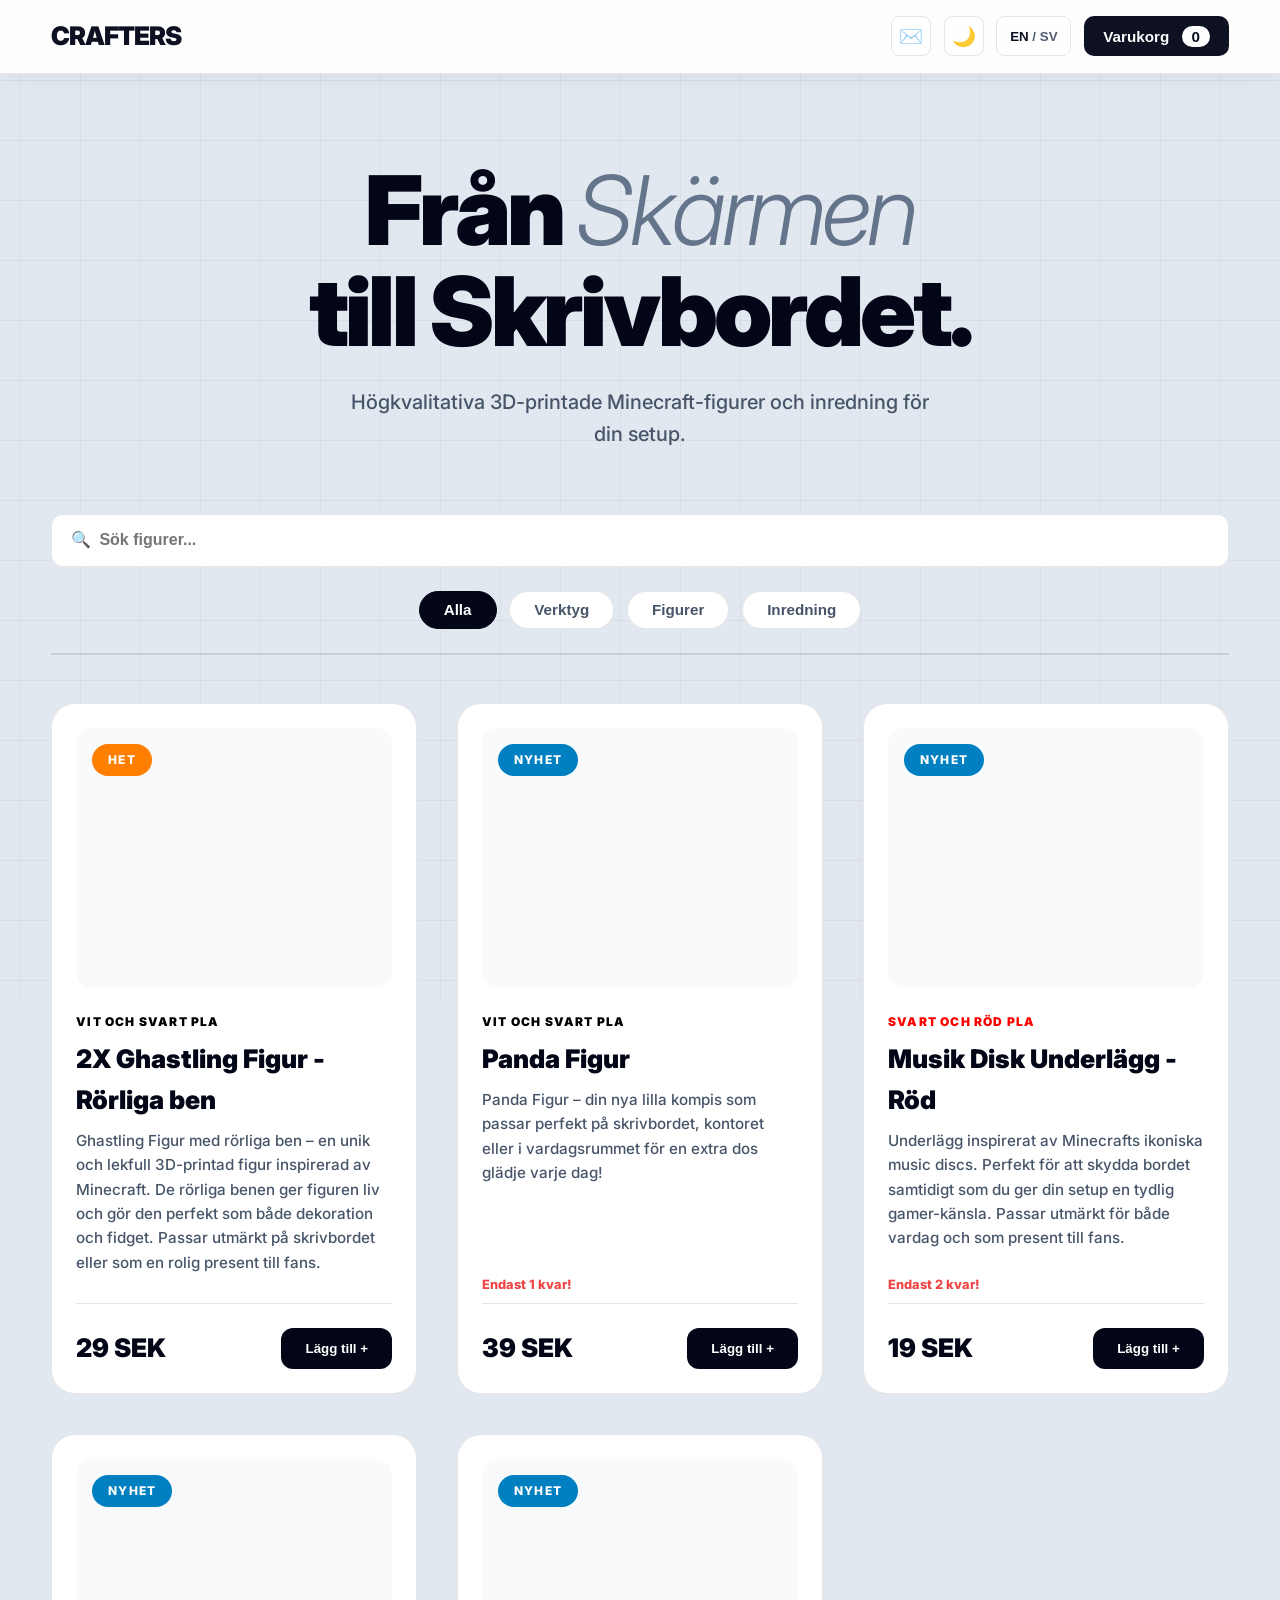
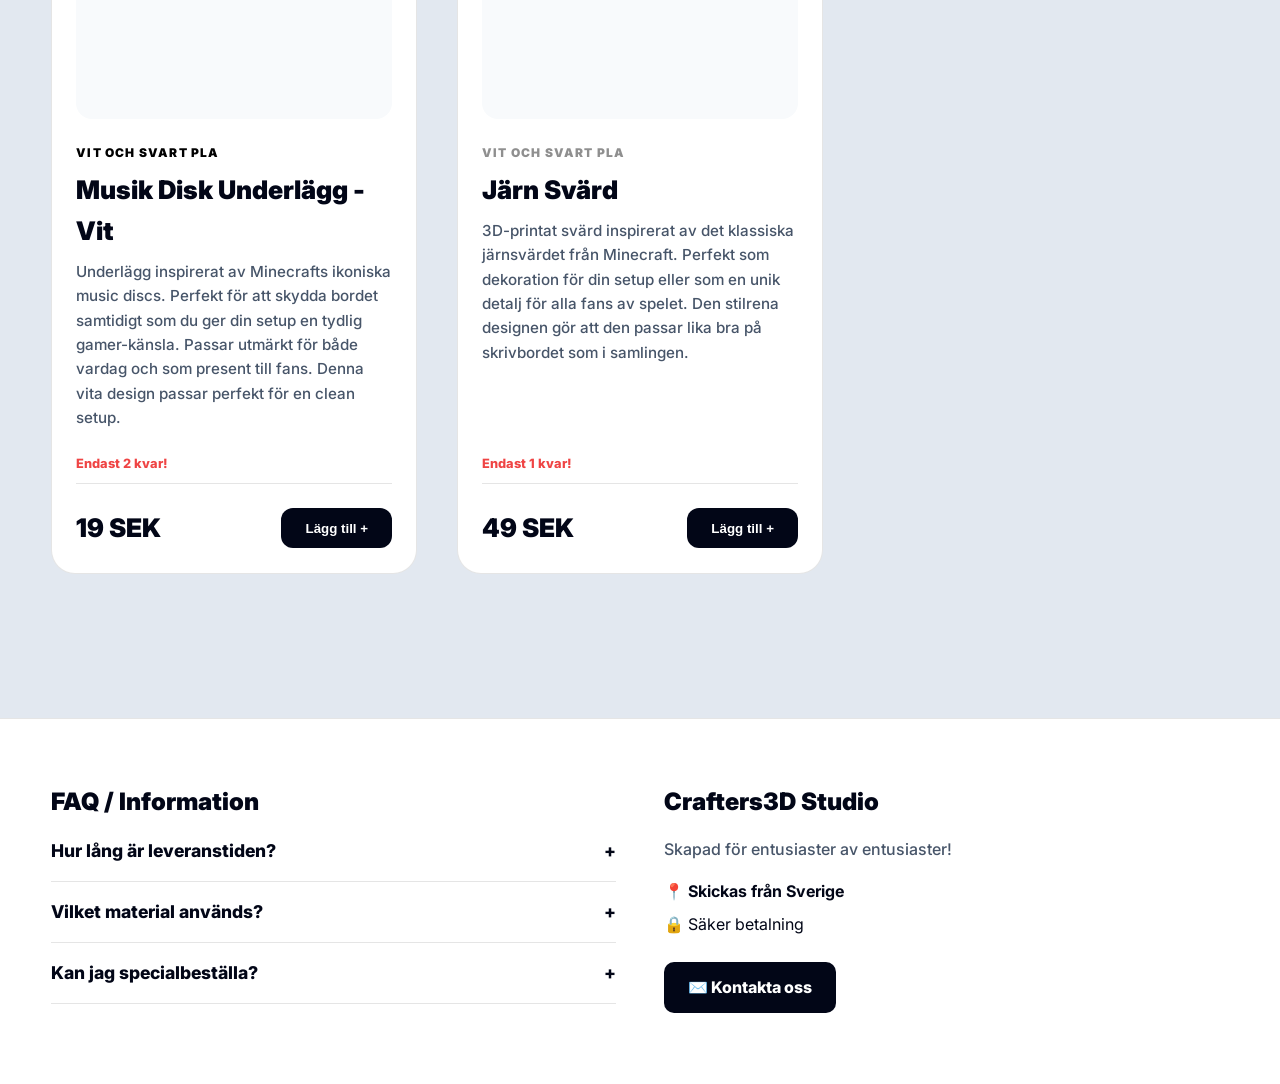
==== commit 99afb74d: "Update index.html" ====
--- a/index.html
+++ b/index.html
@@ -100,7 +100,7 @@
         .product-card:hover { transform: translateY(-10px); box-shadow: var(--shadow-hover), 0 0 0 2px var(--card-accent, var(--text-main)); }
         
         .product-media { height: 260px; background: #f8fafc; border-radius: 16px; margin-bottom: 1.5rem; background-size: cover; background-position: center; position: relative; }
-        [data-theme="dark"] .product-media { background: #1e293b; }
+        [data-theme="dark"] .product-media { background-color: #1e293b; }
         .badge-tag { position: absolute; top: 1rem; left: 1rem; background: var(--text-main); color: var(--bg-surface); padding: 0.4rem 1rem; border-radius: 30px; font-weight: 800; font-size: 0.75rem; text-transform: uppercase; letter-spacing: 0.1em; }
         
         .stock-warning { color: #ef4444; font-size: 0.8rem; font-weight: 800; margin-bottom: 0.5rem; display: block; animation: pulse 2s infinite; }
@@ -316,8 +316,9 @@
 
     <main>
         <section class="hero container">
-            <h1 data-i18n="heroH1">Shaping the <span class="accent-text">Future</span> <br>of Matter.</h1>
-            <p data-i18n="heroP">Premium 3D prints designed for the modern workspace.</p>
+            <!-- Uppdaterad text i HTML (även om JS skriver över den, är det bra ha den här också) -->
+            <h1 data-i18n="heroH1">Från <span class="accent-text">Skärmen</span> <br>till Skrivbordet.</h1>
+            <p data-i18n="heroP">Högkvalitativa 3D-printade Minecraft-figurer och inredning för din setup.</p>
         </section>
 
         <section class="container">
@@ -596,8 +597,10 @@
 
         const dict = {
             en: {
-                cartBtn: "Cart", heroH1: "Shaping the <span class='accent-text'>Future</span> <br>of Matter.", heroP: "Premium 3D prints for the modern workspace.",
-                searchPlaceholder: "Search figures...", cats_all: "All", cats_tools: "Tools", cats_mobs: "Figures", cats_decor: "Decor",
+                // UPPdaterad text på Engelska
+                heroH1: "From the <span class='accent-text'>Screen</span> <br>to your Desk.", 
+                heroP: "High-quality 3D printed Minecraft figures and decor for your setup.",
+                cartBtn: "Cart", searchPlaceholder: "Search figures...", cats_all: "All", cats_tools: "Tools", cats_mobs: "Figures", cats_decor: "Decor",
                 emptyGrid: "No artifacts found...", addBtn: "Add +", soldOut: "Sold Out", onlyLeft: "Only {x} left!",
                 cartTitle: "Your Cart", subtotal: "Subtotal", discount: "Discount", shipping: "Shipping", total: "Total", checkoutBtn: "Checkout",
                 emptyCart: "Cart is empty.", payMethodTitle: "Payment Method", copyBtn: "Copy Message",
@@ -620,8 +623,10 @@
                 footerSec: "🔒 Secure payment"
             },
             sv: {
-                cartBtn: "Varukorg", heroH1: "Formar <span class='accent-text'>Framtidens</span> <br>Materia.", heroP: "Premium 3D-utskrifter för den moderna arbetsytan.",
-                searchPlaceholder: "Sök figurer...", cats_all: "Alla", cats_tools: "Verktyg", cats_mobs: "Figurer", cats_decor: "Inredning",
+                // Uppdaterad text på Svenska
+                heroH1: "Från <span class='accent-text'>Skärmen</span> <br>till Skrivbordet.", 
+                heroP: "Högkvalitativa 3D-printade Minecraft-figurer och inredning för din setup.",
+                cartBtn: "Varukorg", searchPlaceholder: "Sök figurer...", cats_all: "Alla", cats_tools: "Verktyg", cats_mobs: "Figurer", cats_decor: "Inredning",
                 emptyGrid: "Inga produkter hittades...", addBtn: "Lägg till +", soldOut: "Slutsåld", onlyLeft: "Endast {x} kvar!",
                 cartTitle: "Din Varukorg", subtotal: "Delsumma", discount: "Rabatt", shipping: "Frakt", total: "Totalt", checkoutBtn: "Gå till kassan",
                 emptyCart: "Varukorgen är tom.", payMethodTitle: "Välj Betalsätt", copyBtn: "Kopiera Meddelande",
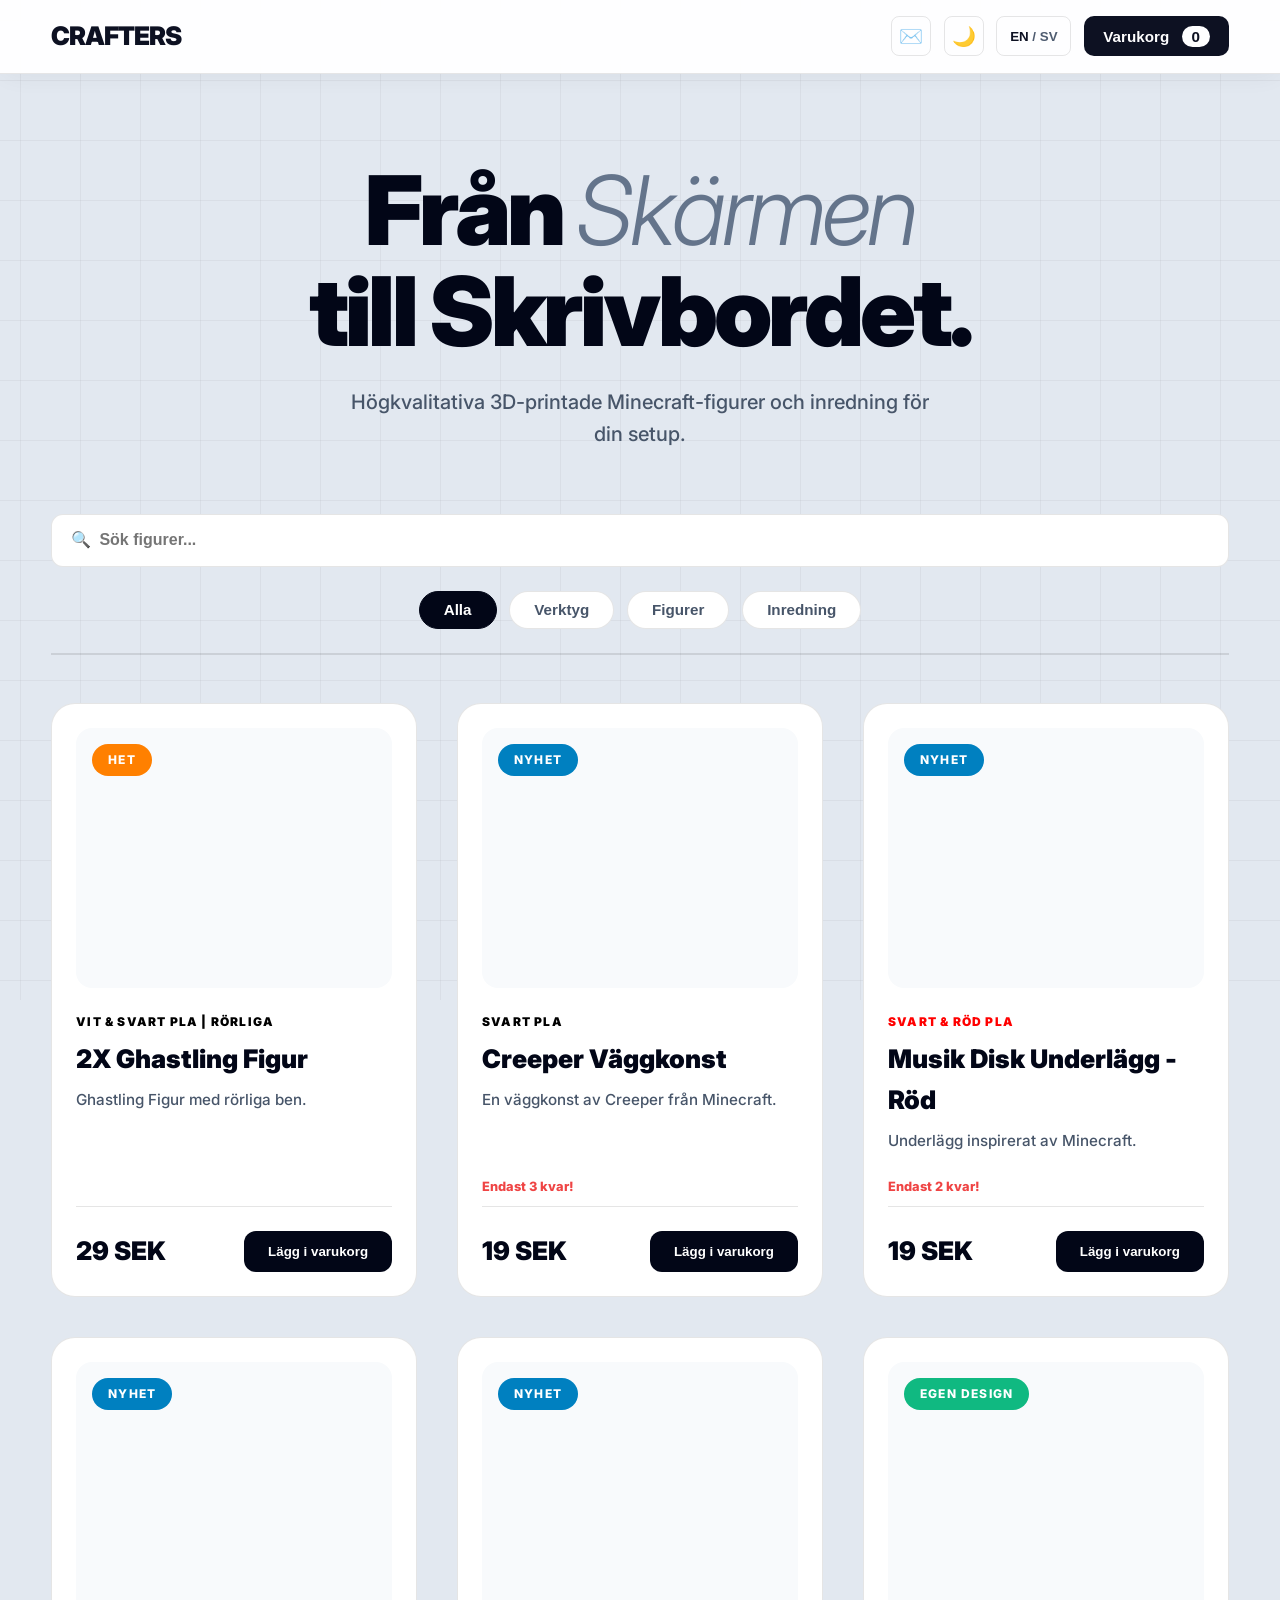
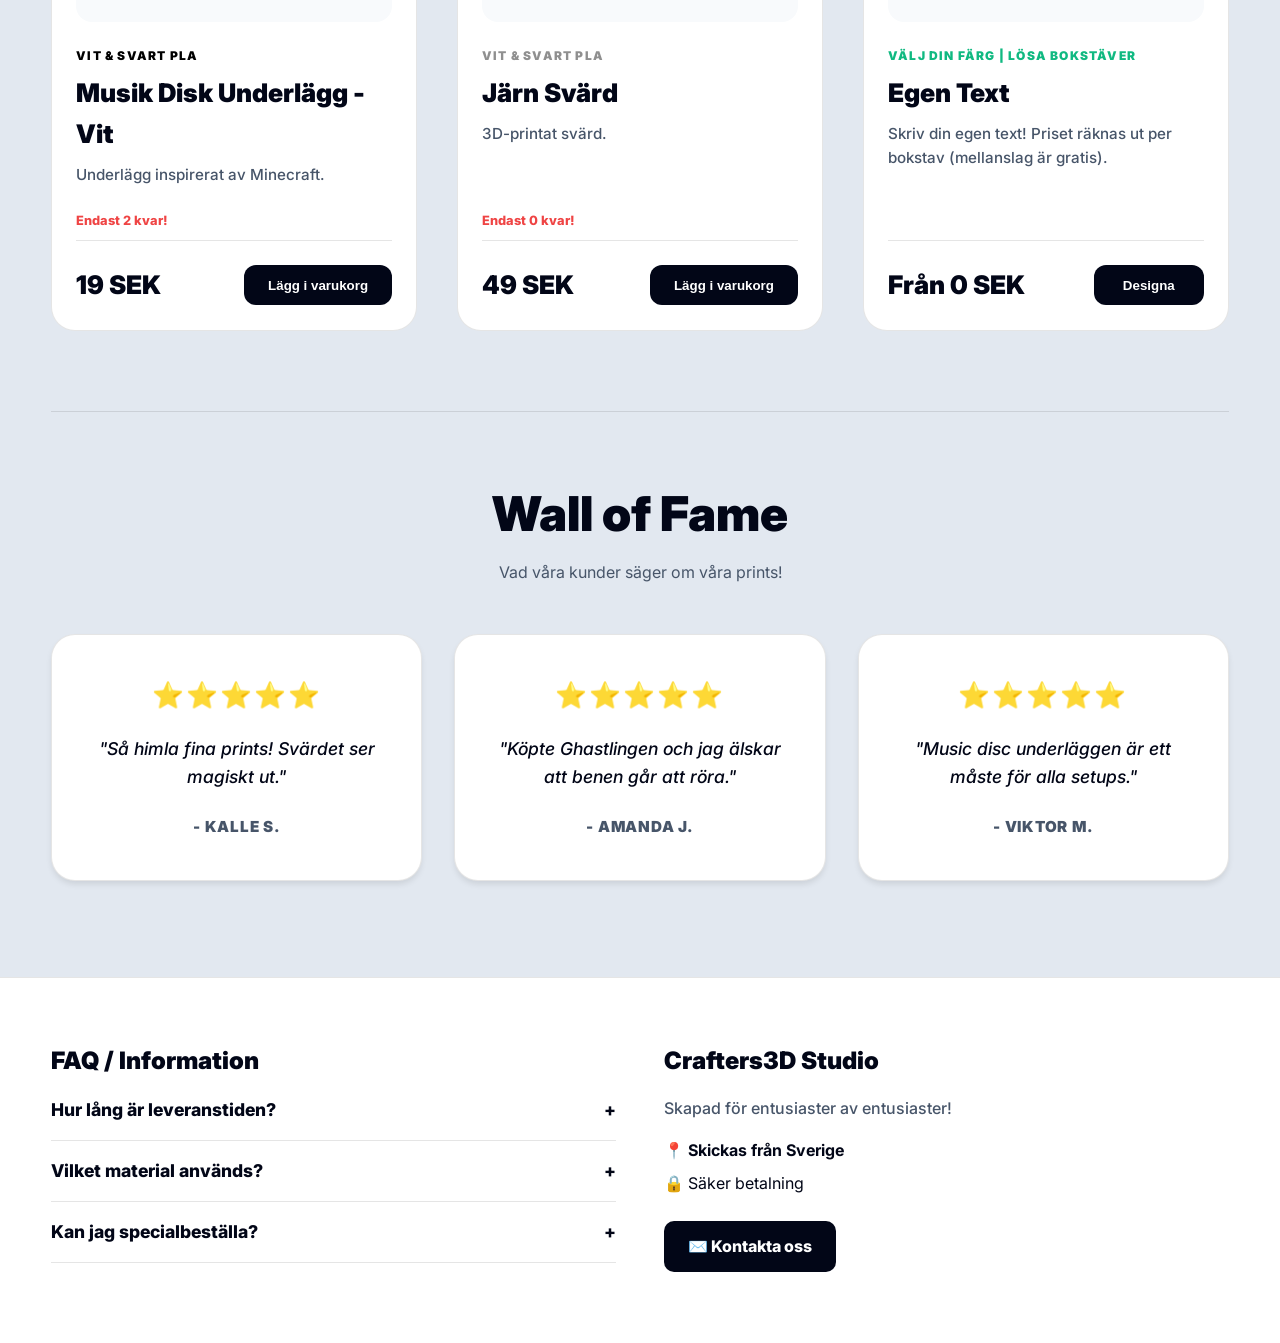
==== commit a1bf5a0e: "Update index.html" ====
--- a/index.html
+++ b/index.html
@@ -49,7 +49,7 @@
         /* --- Header --- */
         header { position: fixed; top: 0; left: 0; right: 0; z-index: 50; background: var(--bg-surface); opacity: 0.95; backdrop-filter: blur(16px); border-bottom: 1px solid var(--border-light); box-shadow: 0 4px 30px rgba(0,0,0,0.05); transition: background 0.4s ease; }
         .nav-block { display: flex; justify-content: space-between; align-items: center; padding: 1rem 0; width: min(1400px, 92vw); margin: 0 auto; }
-        .logo { font-weight: 900; font-size: 1.6rem; letter-spacing: -0.04em; color: var(--text-main); }
+        .logo { font-weight: 900; font-size: 1.6rem; letter-spacing: -0.04em; color: var(--text-main); cursor: pointer; }
         .header-controls { display: flex; gap: 0.8rem; align-items: center; }
 
         .icon-btn { display: inline-flex; justify-content: center; align-items: center; background: transparent; border: 1px solid var(--border-light); border-radius: 8px; width: 40px; height: 40px; font-size: 1.2rem; cursor: pointer; color: var(--text-main); text-decoration: none; transition: all 0.2s; }
@@ -61,21 +61,9 @@
         .cart-btn:hover { transform: scale(1.05); }
         .badge-count { background: var(--bg-surface); color: var(--text-main); padding: 0.1rem 0.6rem; border-radius: 12px; font-weight: 800; transition: 0.2s; }
 
-        /* --- Nya Animationer --- */
-        @keyframes cartBump {
-            0% { transform: scale(1); }
-            25% { transform: scale(0.9); }
-            50% { transform: scale(1.1) translateY(-2px); }
-            75% { transform: scale(1.05) translateY(1px); }
-            100% { transform: scale(1); }
-        }
+        @keyframes cartBump { 0% { transform: scale(1); } 25% { transform: scale(0.9); } 50% { transform: scale(1.1) translateY(-2px); } 75% { transform: scale(1.05) translateY(1px); } 100% { transform: scale(1); } }
         .cart-bump { animation: cartBump 0.4s var(--ease-spring); }
-
-        @keyframes badgePop {
-            0% { transform: scale(1); background: var(--bg-surface); color: var(--text-main); }
-            50% { transform: scale(1.6); background: #10b981; color: white; box-shadow: 0 0 15px rgba(16, 185, 129, 0.5); }
-            100% { transform: scale(1); background: var(--bg-surface); color: var(--text-main); }
-        }
+        @keyframes badgePop { 0% { transform: scale(1); background: var(--bg-surface); color: var(--text-main); } 50% { transform: scale(1.6); background: #10b981; color: white; box-shadow: 0 0 15px rgba(16, 185, 129, 0.5); } 100% { transform: scale(1); background: var(--bg-surface); color: var(--text-main); } }
         .badge-pop { animation: badgePop 0.5s var(--ease-spring); }
 
         /* --- Hero --- */
@@ -84,11 +72,10 @@
         .hero .accent-text { color: #64748b; font-weight: 300; font-style: italic; }
         .hero p { font-size: 1.25rem; color: var(--text-muted); max-width: 600px; margin: 0 auto; font-weight: 500; }
 
-        /* --- Shop Controls (Chips) --- */
+        /* --- Shop Controls --- */
         .shop-controls { display: flex; flex-direction: column; gap: 1.5rem; margin-bottom: 3rem; padding-bottom: 1.5rem; border-bottom: 2px solid var(--border-light); }
         .search-bar { background: var(--bg-surface); border: 1px solid var(--border-light); border-radius: 12px; padding: 0.8rem 1.2rem; display: flex; align-items: center; gap: 0.5rem; max-width: 100%; transition: all 0.3s; }
         .search-input { background: transparent; border: none; color: var(--text-main); width: 100%; outline: none; font-weight: 600; font-size: 1rem; }
-        
         .category-chips { display: flex; gap: 0.8rem; flex-wrap: wrap; justify-content: center; }
         .chip { background: var(--bg-surface); border: 1px solid var(--border-light); color: var(--text-muted); padding: 0.6rem 1.5rem; border-radius: 30px; font-weight: 700; cursor: pointer; transition: all 0.2s; font-size: 0.95rem; }
         .chip:hover { border-color: var(--text-main); color: var(--text-main); transform: translateY(-2px); }
@@ -96,27 +83,43 @@
 
         /* --- Products --- */
         .product-grid { display: grid; grid-template-columns: repeat(auto-fill, minmax(300px, 1fr)); gap: 2.5rem; padding-bottom: 5rem; }
-        .product-card { background: var(--bg-surface); border-radius: 24px; border: 1px solid var(--border-light); padding: 1.5rem; display: flex; flex-direction: column; transition: all 0.4s var(--ease-spring); position: relative; }
+        .product-card { background: var(--bg-surface); border-radius: 24px; border: 1px solid var(--border-light); padding: 1.5rem; display: flex; flex-direction: column; transition: all 0.4s var(--ease-spring); position: relative; cursor: pointer; }
         .product-card:hover { transform: translateY(-10px); box-shadow: var(--shadow-hover), 0 0 0 2px var(--card-accent, var(--text-main)); }
-        
         .product-media { height: 260px; background: #f8fafc; border-radius: 16px; margin-bottom: 1.5rem; background-size: cover; background-position: center; position: relative; }
         [data-theme="dark"] .product-media { background-color: #1e293b; }
-        .badge-tag { position: absolute; top: 1rem; left: 1rem; background: var(--text-main); color: var(--bg-surface); padding: 0.4rem 1rem; border-radius: 30px; font-weight: 800; font-size: 0.75rem; text-transform: uppercase; letter-spacing: 0.1em; }
-        
+        .badge-tag { position: absolute; top: 1rem; left: 1rem; background: var(--text-main); color: var(--bg-surface); padding: 0.4rem 1rem; border-radius: 30px; font-weight: 800; font-size: 0.75rem; text-transform: uppercase; letter-spacing: 0.1em; z-index: 2; }
         .stock-warning { color: #ef4444; font-size: 0.8rem; font-weight: 800; margin-bottom: 0.5rem; display: block; animation: pulse 2s infinite; }
         @keyframes pulse { 0% { opacity: 1; } 50% { opacity: 0.6; } 100% { opacity: 1; } }
-
         .product-specs { color: var(--card-accent, var(--text-muted)); font-size: 0.75rem; text-transform: uppercase; letter-spacing: 0.1em; font-weight: 900; margin-bottom: 0.5rem; }
         .product-card h3 { font-size: 1.6rem; font-weight: 900; margin-bottom: 0.5rem; color: var(--text-main); }
         .product-desc { color: var(--text-muted); font-size: 0.95rem; flex-grow: 1; margin-bottom: 1.5rem; font-weight: 500; }
-        
         .product-bottom { display: flex; justify-content: space-between; align-items: center; border-top: 1px solid var(--border-light); padding-top: 1.5rem; }
         .price { font-weight: 900; font-size: 1.6rem; color: var(--text-main); }
         
-        /* Product Button */
-        .add-btn { background: var(--text-main); color: var(--bg-surface); border: none; border-radius: 12px; padding: 0.8rem 1.5rem; font-weight: 800; cursor: pointer; transition: all 0.3s; min-width: 110px; }
+        .add-btn { background: var(--text-main); color: var(--bg-surface); border: none; border-radius: 12px; padding: 0.8rem 1.5rem; font-weight: 800; cursor: pointer; transition: all 0.3s; min-width: 110px; position: relative; z-index: 5; }
         .add-btn:hover:not(:disabled) { transform: translateY(-3px); box-shadow: var(--shadow-md); background: var(--card-accent, #334155); }
         .add-btn:disabled { background: var(--border-light); color: var(--text-muted); cursor: not-allowed; transform: none; box-shadow: none; }
+
+        /* --- Social Proof / Wall of Fame --- */
+        .reviews-section { padding: 4rem 0 6rem; border-top: 1px solid var(--border-light); }
+        .reviews-header { text-align: center; margin-bottom: 3rem; }
+        .reviews-header h2 { font-size: clamp(2rem, 5vw, 3rem); font-weight: 900; }
+        .reviews-grid { display: grid; grid-template-columns: repeat(auto-fill, minmax(320px, 1fr)); gap: 2rem; }
+        .review-card { background: var(--bg-surface); border: 1px solid var(--border-light); border-radius: 24px; padding: 2.5rem 2rem; display: flex; flex-direction: column; align-items: center; text-align: center; box-shadow: var(--shadow-sm); transition: transform 0.3s ease; }
+        .review-card:hover { transform: translateY(-5px); box-shadow: var(--shadow-md); }
+        .review-stars { color: #f59e0b; font-size: 1.6rem; margin-bottom: 1.2rem; letter-spacing: 2px; }
+        .review-text { font-style: italic; font-weight: 500; font-size: 1.1rem; color: var(--text-main); margin-bottom: 1.5rem; flex-grow: 1; line-height: 1.6; }
+        .review-author { font-weight: 900; font-size: 0.95rem; color: var(--text-muted); text-transform: uppercase; letter-spacing: 0.05em; }
+
+        /* --- Footer --- */
+        footer { background: var(--bg-surface); border-top: 1px solid var(--border-light); padding: 4rem 0; margin-top: 0; }
+        .footer-grid { display: grid; grid-template-columns: 1fr 1fr; gap: 3rem; }
+        .faq-item { margin-bottom: 1rem; border-bottom: 1px solid var(--border-light); padding-bottom: 1rem; }
+        .faq-q { font-weight: 800; color: var(--text-main); cursor: pointer; display: flex; justify-content: space-between; font-size: 1.1rem; }
+        .faq-a { color: var(--text-muted); font-size: 0.95rem; margin-top: 0.5rem; display: none; }
+        .faq-a.open { display: block; animation: fadeUp 0.3s ease; }
+        .footer-contact-btn { display: inline-flex; align-items: center; gap: 0.5rem; margin-top: 1.5rem; background: var(--text-main); color: var(--bg-surface); padding: 0.8rem 1.5rem; border-radius: 10px; font-weight: 800; text-decoration: none; transition: transform 0.2s var(--ease-spring); }
+        .footer-contact-btn:hover { transform: translateY(-3px); }
 
         /* --- Cart Panel --- */
         .cart-overlay { position: fixed; inset: 0; background: rgba(0, 0, 0, 0.6); backdrop-filter: blur(4px); z-index: 100; opacity: 0; pointer-events: none; transition: opacity 0.4s; }
@@ -124,15 +127,11 @@
         .cart-panel { position: fixed; top: 0; right: -100%; width: min(450px, 100vw); height: 100vh; background: var(--bg-surface); z-index: 101; display: flex; flex-direction: column; transition: right 0.5s var(--ease-spring); box-shadow: -20px 0 50px rgba(0,0,0,0.2); }
         .cart-panel.active { right: 0; }
         .cart-header { padding: 2rem; border-bottom: 1px solid var(--border-light); display: flex; justify-content: space-between; align-items: center; }
-        .cart-header h3 { font-size: 1.6rem; font-weight: 900; }
-        
-        /* Free Shipping Bar */
         .shipping-tracker { background: var(--bg-base); padding: 1rem 2rem; border-bottom: 1px solid var(--border-light); }
         .sh-msg { font-size: 0.9rem; font-weight: 700; color: var(--text-main); margin-bottom: 0.5rem; text-align: center; }
         .sh-bar { height: 8px; background: var(--border-light); border-radius: 10px; overflow: hidden; }
         .sh-fill { height: 100%; background: #10b981; transition: width 0.5s var(--ease-spring); width: 0%; }
         .sh-fill.success { background: linear-gradient(90deg, #10b981, #34d399); }
-
         .cart-body { flex: 1; overflow-y: auto; padding: 2rem; display: flex; flex-direction: column; gap: 1rem; }
         .cart-item { display: flex; gap: 1rem; padding: 1rem; background: var(--bg-base); border-radius: 16px; position: relative; }
         .item-img { width: 70px; height: 70px; background-size: cover; border-radius: 10px; }
@@ -140,160 +139,55 @@
         .qty-box { display: flex; gap: 0.5rem; align-items: center; margin-top: 0.5rem; }
         .qty-btn { background: var(--bg-surface); border: 1px solid var(--border-light); color: var(--text-main); width: 28px; height: 28px; border-radius: 6px; font-weight: bold; cursor: pointer; }
         .remove-item { position: absolute; top: 1rem; right: 1rem; background: none; border: none; color: #ef4444; font-weight: 900; cursor: pointer; }
-
-        /* Promo Code */
         .promo-box { display: flex; gap: 0.5rem; margin-top: 1.5rem; margin-bottom: 0.5rem; }
-        .promo-box input { flex: 1; background: var(--bg-surface); border: 1px solid var(--border-light); color: var(--text-main); padding: 0.8rem; border-radius: 10px; outline: none; font-family: var(--font-modern); font-weight: 600; }
+        .promo-box input { flex: 1; background: var(--bg-surface); border: 1px solid var(--border-light); color: var(--text-main); padding: 0.8rem; border-radius: 10px; outline: none; font-weight: 600; }
         .promo-box button { background: var(--text-main); color: var(--bg-surface); border: none; border-radius: 10px; padding: 0 1rem; font-weight: 700; cursor: pointer; }
-
         .cart-footer { padding: 2rem; border-top: 1px solid var(--border-light); }
         .summary-row { display: flex; justify-content: space-between; font-weight: 600; margin-bottom: 0.5rem; color: var(--text-muted); }
         .total-row { display: flex; justify-content: space-between; font-size: 1.4rem; font-weight: 900; margin: 1rem 0 0 0; padding-top: 1rem; border-top: 1px dashed var(--border-light); color: var(--text-main); }
         .checkout-btn { width: 100%; background: var(--text-main); color: var(--bg-surface); border: none; border-radius: 12px; padding: 1.2rem; font-weight: 800; font-size: 1.1rem; cursor: pointer; transition: transform 0.2s; }
-        .checkout-btn:hover { transform: translateY(-3px); }
-
-        /* --- Footer & FAQ --- */
-        footer { background: var(--bg-surface); border-top: 1px solid var(--border-light); padding: 4rem 0; margin-top: 4rem; }
-        .footer-grid { display: grid; grid-template-columns: 1fr 1fr; gap: 3rem; }
-        .faq-item { margin-bottom: 1rem; border-bottom: 1px solid var(--border-light); padding-bottom: 1rem; }
-        .faq-q { font-weight: 800; color: var(--text-main); cursor: pointer; display: flex; justify-content: space-between; font-size: 1.1rem; }
-        .faq-a { color: var(--text-muted); font-size: 0.95rem; margin-top: 0.5rem; display: none; }
-        .faq-a.open { display: block; animation: fadeUp 0.3s ease; }
-
-        /* Stor kontaktknapp i footer */
-        .footer-contact-btn { display: inline-flex; align-items: center; gap: 0.5rem; margin-top: 1.5rem; background: var(--text-main); color: var(--bg-surface); padding: 0.8rem 1.5rem; border-radius: 10px; font-weight: 800; text-decoration: none; transition: transform 0.2s var(--ease-spring); }
-        .footer-contact-btn:hover { transform: translateY(-3px); }
-
-        /* --- Modals (Payment) --- */
-        .modal-overlay { position: fixed; inset: 0; background: rgba(0,0,0,0.8); z-index: 200; display: flex; justify-content: center; align-items: center; opacity: 0; pointer-events: none; transition: 0.3s; }
+
+        /* --- Modals --- */
+        .modal-overlay { position: fixed; inset: 0; background: rgba(0,0,0,0.8); z-index: 200; display: flex; justify-content: center; align-items: center; opacity: 0; pointer-events: none; transition: 0.3s; padding: 1rem; }
         .modal-overlay.active { opacity: 1; pointer-events: all; }
-        .modal-content { background: var(--bg-surface); border-radius: 20px; width: min(500px, 95vw); padding: 3rem 2rem; text-align: center; position: relative; display: none; }
+        .modal-content { background: var(--bg-surface); border-radius: 20px; width: min(500px, 100%); padding: 3rem 2rem; position: relative; display: none; max-height: 90vh; overflow-y: auto; }
         .modal-content.active { display: block; }
+        
+        .product-modal-box { width: min(900px, 100%); display: none; grid-template-columns: 1fr 1fr; gap: 2.5rem; padding: 2.5rem; }
+        .product-modal-box.active { display: grid; }
+        .pm-gallery { display: flex; flex-direction: column; gap: 1rem; }
+        .pm-main-img { width: 100%; height: 350px; border-radius: 16px; object-fit: cover; background: var(--bg-base); border: 1px solid var(--border-light); transition: 0.3s; }
+        .pm-thumbnails { display: flex; gap: 0.8rem; overflow-x: auto; padding-bottom: 0.5rem; }
+        .pm-thumb { width: 70px; height: 70px; border-radius: 10px; cursor: pointer; border: 2px solid transparent; opacity: 0.6; transition: 0.2s; object-fit: cover; background: var(--bg-base); }
+        .pm-thumb:hover, .pm-thumb.active { opacity: 1; border-color: var(--text-main); }
+        .pm-info { display: flex; flex-direction: column; justify-content: center; }
+        .pm-info h2 { font-size: 2.2rem; font-weight: 900; line-height: 1.1; margin-bottom: 0.5rem; }
+        .pm-price { font-size: 1.8rem; font-weight: 900; margin: 1.5rem 0; color: var(--text-main); }
+
+        /* Färgknappar Design */
+        .color-picker-grid { display: flex; gap: 0.6rem; flex-wrap: wrap; margin-top: 0.5rem; }
+        .color-btn { background: var(--bg-base); border: 2px solid var(--border-light); color: var(--text-main); padding: 0.6rem 1.2rem; border-radius: 12px; font-weight: 700; cursor: pointer; transition: all 0.2s; font-family: var(--font-modern); }
+        .color-btn:hover { border-color: var(--text-muted); }
+        .color-btn.active { border-color: var(--text-main); background: var(--text-main); color: var(--bg-surface); }
+
         .modal-textarea { width: 100%; height: 100px; background: var(--bg-base); color: var(--text-main); border: 1px solid var(--border-light); border-radius: 10px; padding: 1rem; font-family: var(--font-modern); font-weight: 600; margin: 1.5rem 0; outline: none; }
-        .btn-action { background: var(--text-main); color: var(--bg-surface); border: none; padding: 1rem; border-radius: 10px; font-weight: 800; cursor: pointer; width: 100%; margin-bottom: 0.5rem; }
+        .btn-action { background: var(--text-main); color: var(--bg-surface); border: none; padding: 1rem; border-radius: 10px; font-weight: 800; cursor: pointer; width: 100%; margin-bottom: 0.5rem; transition: 0.2s; }
+        .btn-action:hover { transform: translateY(-2px); }
         
         .toast { position: fixed; bottom: 2rem; left: 50%; transform: translate(-50%, 40px); background: var(--text-main); color: var(--bg-surface); padding: 1rem 2rem; border-radius: 30px; font-weight: 800; opacity: 0; transition: 0.4s; z-index: 300; }
         .toast.show { opacity: 1; transform: translate(-50%, 0); }
 
-        /* ========================================= */
-        /* MOBILANPASSNINGAR (Påverkar endast mobil) */
-        /* ========================================= */
+        /* Mobilanpassningar */
         @media (max-width: 768px) {
-            /* --- Header & Navigation --- */
-            .nav-block {
-                gap: 0.3rem;
-                padding: 0.8rem 0;
-            }
-            .logo {
-                font-size: 1.2rem;
-                flex-grow: 1;
-            }
-            .header-controls {
-                gap: 0.4rem;
-            }
-            .icon-btn {
-                width: 34px;
-                height: 34px;
-                font-size: 1rem;
-            }
-            .lang-btn {
-                padding: 0 0.4rem;
-                height: 34px;
-                font-size: 0.8rem;
-            }
-            .cart-btn {
-                padding: 0 0.5rem;
-                height: 34px;
-                gap: 0.4rem;
-            }
-            .cart-btn span[data-i18n="cartBtn"] {
-                display: none; 
-            }
-            .cart-btn::before {
-                content: '🛒';
-                font-size: 0.9rem;
-            }
-
-            /* --- Hero Sektion --- */
-            .hero {
-                padding: 7rem 0 2rem; 
-            }
-            .hero h1 {
-                font-size: clamp(2.2rem, 8vw, 3.5rem); 
-            }
-            .hero p {
-                font-size: 1rem;
-                padding: 0 1rem;
-            }
-
-            /* --- Sök & Kategorier --- */
-            .shop-controls {
-                margin-bottom: 2rem;
-                gap: 1rem;
-            }
-            .category-chips {
-                gap: 0.5rem;
-            }
-            .chip {
-                padding: 0.5rem 1rem;
-                font-size: 0.85rem;
-            }
-
-            /* --- Produkter --- */
-            .product-grid {
-                grid-template-columns: 1fr; 
-                gap: 1.5rem;
-            }
-            .product-card {
-                padding: 1.2rem;
-            }
-            .product-media {
-                height: 220px; 
-            }
-
-            /* --- Varukorg (Sidopanelen) --- */
-            .cart-header, 
-            .cart-body, 
-            .cart-footer {
-                padding: 1.2rem; 
-            }
-            .shipping-tracker {
-                padding: 1rem 1.2rem;
-            }
-            .item-img {
-                width: 55px;
-                height: 55px;
-            }
-            .cart-item {
-                padding: 0.8rem;
-                gap: 0.8rem;
-            }
-            .remove-item {
-                top: 0.8rem;
-                right: 0.8rem;
-            }
-
-            /* --- Betalningsmodaler --- */
-            .modal-content {
-                padding: 2rem 1.2rem; 
-                width: 90vw;
-            }
-            .btn-action {
-                padding: 1rem;
-                font-size: 1.1rem !important; 
-            }
-            .modal-textarea {
-                font-size: 1rem; 
-            }
-
-            /* --- Footer --- */
-            .footer-grid {
-                grid-template-columns: 1fr;
-                gap: 2.5rem;
-            }
-            footer {
-                padding: 3rem 0 4rem; 
-            }
+            .nav-block { gap: 0.3rem; padding: 0.8rem 0; }
+            .logo { font-size: 1.2rem; flex-grow: 1; }
+            .cart-btn span[data-i18n="cartBtn"] { display: none; }
+            .cart-btn::before { content: '🛒'; font-size: 0.9rem; }
+            .hero { padding: 7rem 0 2rem; }
+            .product-modal-box { grid-template-columns: 1fr; padding: 1.5rem; gap: 1.5rem; }
+            .pm-main-img { height: 250px; }
+            .pm-info h2 { font-size: 1.8rem; }
+            .footer-grid { grid-template-columns: 1fr; gap: 2.5rem; }
         }
     </style>
 </head>
@@ -301,7 +195,7 @@
 
     <header>
         <div class="nav-block">
-            <div class="logo">CRAFTERS</div>
+            <div class="logo" onclick="window.scrollTo({top:0, behavior:'smooth'})">CRAFTERS</div>
             <div class="header-controls">
                 <a href="mailto:contact.crafters3d@gmail.com" class="icon-btn" title="Kontakta Oss">✉️</a>
                 <button class="icon-btn" onclick="toggleTheme()" id="theme-btn">🌙</button>
@@ -316,7 +210,6 @@
 
     <main>
         <section class="hero container">
-            <!-- Uppdaterad text i HTML (även om JS skriver över den, är det bra ha den här också) -->
             <h1 data-i18n="heroH1">Från <span class="accent-text">Skärmen</span> <br>till Skrivbordet.</h1>
             <p data-i18n="heroP">Högkvalitativa 3D-printade Minecraft-figurer och inredning för din setup.</p>
         </section>
@@ -327,11 +220,18 @@
                     <span>🔍</span> 
                     <input class="search-input" id="search-input" type="text" placeholder="Search..." oninput="filterProducts()">
                 </div>
-                <div class="category-chips" id="cat-chips">
-                    <!-- Fylls med JS -->
-                </div>
+                <div class="category-chips" id="cat-chips"></div>
             </div>
             <div class="product-grid" id="product-grid"></div>
+        </section>
+
+        <!-- Wall of Fame -->
+        <section class="container reviews-section">
+            <div class="reviews-header">
+                <h2 data-i18n="reviewsTitle">Wall of Fame</h2>
+                <p style="color: var(--text-muted); margin-top: 0.5rem;" data-i18n="reviewsSub">Vad våra kunder säger om våra prints!</p>
+            </div>
+            <div class="reviews-grid" id="reviews-grid"></div>
         </section>
     </main>
 
@@ -340,47 +240,25 @@
         <div class="container footer-grid">
             <div>
                 <h2 style="font-weight: 900; margin-bottom: 1rem;" data-i18n="faqTitle">FAQ / Information</h2>
-
                 <div class="faq-item">
-                    <div class="faq-q" onclick="toggleFaq(this)">
-                        <span data-i18n="faq1_q">Hur lång är leveranstiden?</span> 
-                        <span class="faq-icon">+</span>
-                    </div>
-                    <div class="faq-a" data-i18n="faq1_a">
-                        Alla produkter 3D-printas på beställning. Leveranstiden är vanligtvis 1–3 arbetsdagar.
-                    </div>
+                    <div class="faq-q" onclick="toggleFaq(this)"><span data-i18n="faq1_q">Hur lång är leveranstiden?</span> <span class="faq-icon">+</span></div>
+                    <div class="faq-a" data-i18n="faq1_a">Alla produkter 3D-printas på beställning. Leveranstiden är vanligtvis 1–3 arbetsdagar.</div>
                 </div>
-
                 <div class="faq-item">
-                    <div class="faq-q" onclick="toggleFaq(this)">
-                        <span data-i18n="faq2_q">Vilket material används?</span> 
-                        <span class="faq-icon">+</span>
-                    </div>
-                    <div class="faq-a" data-i18n="faq2_a">
-                        Vi använder högkvalitativ PLA-plast.
-                    </div>
+                    <div class="faq-q" onclick="toggleFaq(this)"><span data-i18n="faq2_q">Vilket material används?</span> <span class="faq-icon">+</span></div>
+                    <div class="faq-a" data-i18n="faq2_a">Vi använder miljövänlig och högkvalitativ PLA-plast.</div>
                 </div>
-
                 <div class="faq-item">
-                    <div class="faq-q" onclick="toggleFaq(this)">
-                        <span data-i18n="faq3_q">Kan jag specialbeställa?</span> 
-                        <span class="faq-icon">+</span>
-                    </div>
-                    <div class="faq-a" data-i18n="faq3_a">
-                        Ja! Kontakta oss via sociala medier så hjälper vi dig att skapa en unik produkt efter dina önskemål.
-                    </div>
+                    <div class="faq-q" onclick="toggleFaq(this)"><span data-i18n="faq3_q">Kan jag specialbeställa?</span> <span class="faq-icon">+</span></div>
+                    <div class="faq-a" data-i18n="faq3_a">Ja! Kontakta oss via mejl så hjälper vi dig att skapa en unik produkt.</div>
                 </div>
-
             </div>
 
             <div>
                 <h2 style="font-weight: 900; margin-bottom: 1rem;">Crafters3D Studio</h2>
-                <p style="color: var(--text-muted); font-weight: 500;" data-i18n="footerDesc">
-                    Skapad för entusiaster av entusiaster!
-                </p>
+                <p style="color: var(--text-muted); font-weight: 500;" data-i18n="footerDesc">Skapad för entusiaster av entusiaster!</p>
                 <p style="margin-top: 1rem; font-weight: 700;" data-i18n="footerShip">📍 Skickas från Sverige</p>
                 <p style="margin-top: 0.5rem;" data-i18n="footerSec">🔒 Säker betalning</p>
-
                 <a href="mailto:contact.crafters3d@gmail.com" class="footer-contact-btn" data-i18n="contactBtn">✉️ Kontakta oss</a>
             </div>
         </div>
@@ -393,22 +271,17 @@
             <h3 data-i18n="cartTitle">Din Varukorg</h3>
             <button class="icon-btn" style="border:none;" onclick="toggleCart(false)">✕</button>
         </div>
-        
-        <!-- Fri Frakt Mätare -->
         <div class="shipping-tracker">
-            <div class="sh-msg" id="free-sh-msg">Köp för 200 SEK till för fri frakt!</div>
+            <div class="sh-msg" id="free-sh-msg"></div>
             <div class="sh-bar"><div class="sh-fill" id="free-sh-fill"></div></div>
         </div>
-
         <div class="cart-body" id="cart-items"></div>
-        
         <div class="cart-footer">
             <div class="summary-row"><span data-i18n="subtotal">Delsumma</span><span id="cart-subtotal">0 SEK</span></div>
             <div class="summary-row" id="discount-row" style="display:none; color: #10b981;"><span data-i18n="discount">Rabatt</span><span id="cart-discount">-0 SEK</span></div>
             <div class="summary-row"><span data-i18n="shipping">Frakt</span><span id="cart-shipping">0 SEK</span></div>
             <div class="total-row"><span data-i18n="total">Totalt</span><span id="cart-total">0 SEK</span></div>
             
-            <!-- Rabattkod -->
             <div class="promo-box">
                 <input type="text" id="promo-input" placeholder="Rabattkod...">
                 <button onclick="applyPromo()" data-i18n="promoBtn">Använd</button>
@@ -419,28 +292,72 @@
         </div>
     </aside>
 
-    <!-- Payment Modals -->
-    <div class="modal-overlay" id="master-modal">
-        <div class="modal-content" id="view-select">
+    <!-- Modals -->
+    <div class="modal-overlay" id="master-modal" onclick="closeIfOverlay(event)">
+        
+        <!-- Produkt Modal -->
+        <div class="modal-content product-modal-box" id="view-product">
+            <button onclick="closeModal()" class="icon-btn" style="position:absolute; right:1.5rem; top:1.5rem; border:none; z-index: 10;">✕</button>
+            <div class="pm-gallery">
+                <img id="pm-main-img" class="pm-main-img" src="" alt="Product Image">
+                <div id="pm-thumbnails" class="pm-thumbnails"></div>
+            </div>
+            <div class="pm-info">
+                <p id="pm-specs" class="product-specs"></p>
+                <h2 id="pm-title"></h2>
+                <p id="pm-desc" style="color: var(--text-muted); line-height: 1.8; margin-top: 1rem;"></p>
+                
+                <!-- FÄRGVAL -->
+                <div id="pm-color-container" style="display: none; margin-top: 1.5rem;">
+                    <p style="font-weight: 800; font-size: 0.95rem; color: var(--text-main);" data-i18n="colorLabel">Välj färg:</p>
+                    <div id="pm-color-options" class="color-picker-grid"></div>
+                </div>
+
+                <div id="pm-stock" style="margin-top: 1rem;"></div>
+                
+                <!-- Fält för egen text -->
+                <div id="pm-custom-text-container" style="display: none; margin-top: 1rem; background: var(--bg-base); padding: 1rem; border-radius: 12px;">
+                    <label for="pm-custom-input" style="font-weight: 800; font-size: 0.95rem; display: block; margin-bottom: 0.5rem; color: var(--text-main);" data-i18n="customLabel">Vilken text vill du ha?</label>
+                    <input type="text" id="pm-custom-input" style="width: 100%; padding: 0.8rem; border-radius: 8px; border: 1px solid var(--border-light); font-size: 1.1rem; font-family: var(--font-modern); background: var(--bg-surface); color: var(--text-main); outline: none;" placeholder="T.ex. MINECRAFT">
+                    <p id="pm-custom-price-info" style="font-size: 0.85rem; font-weight: 600; color: var(--text-muted); margin-top: 0.8rem;"></p>
+                </div>
+
+                <div class="pm-price" id="pm-price"></div>
+                <button id="pm-add-btn" class="btn-action" style="padding: 1.2rem; font-size: 1.1rem;"></button>
+            </div>
+        </div>
+
+        <!-- Betalningssätt -->
+        <div class="modal-content" id="view-select" style="text-align: center;">
             <button onclick="closeModal()" class="icon-btn" style="position:absolute; right:1rem; top:1rem; border:none;">✕</button>
             <h2 data-i18n="payMethodTitle" style="margin-bottom:2rem;">Välj Betalsätt</h2>
             <button class="btn-action" style="background:var(--accent-swish); padding:1.5rem; font-size:1.2rem;" onclick="showPaymentView('swish')">Swish</button>
             <button class="btn-action" style="background:var(--accent-paypal); padding:1.5rem; font-size:1.2rem;" onclick="showPaymentView('paypal')">PayPal</button>
         </div>
         
-        <div class="modal-content" id="view-swish">
+        <!-- Swish Modal -->
+        <div class="modal-content" id="view-swish" style="text-align: left;">
             <button onclick="closeModal()" class="icon-btn" style="position:absolute; right:1rem; top:1rem; border:none;">✕</button>
-            <h2>Swish <span id="swish-total-text" style="color:var(--accent-swish)"></span></h2>
-            <p style="color:var(--text-muted); font-size:0.9rem; margin-top:1rem;" data-i18n="swishInst">Kopiera meddelandet, byt ut adressen och swisha till: <strong>070 436 85 77</strong></p>
-            <textarea id="swish-msg" class="modal-textarea" readonly></textarea>
-            <button onclick="copyMsg('swish-msg')" class="btn-action" data-i18n="copyBtn">Kopiera Meddelande</button>
+            <h2 style="text-align: center;">Swish <span id="swish-total-text" style="color:var(--accent-swish)"></span></h2>
+            <div style="background: var(--bg-base); padding: 1.2rem; border-radius: 16px; margin-top: 1.5rem;">
+                <h4 data-i18n="step1" style="margin-bottom: 0.5rem; color: var(--text-main);">1. Betala via Swish</h4>
+                <p style="color:var(--text-muted); font-size:0.9rem;" data-i18n="swishInst1">Swisha till: <strong>070 436 85 77</strong>. Ange endast Order-ID som meddelande.</p>
+                <textarea id="swish-msg" class="modal-textarea" style="height:55px; text-align:center; font-size:1.2rem; padding-top: 0.8rem;" readonly></textarea>
+                <button onclick="copyMsg('swish-msg')" class="btn-action" data-i18n="copyBtn">Kopiera Order-ID</button>
+            </div>
+            <div style="background: var(--bg-base); padding: 1.2rem; border-radius: 16px; margin-top: 1rem;">
+                <h4 data-i18n="step2" style="margin-bottom: 0.5rem; color: var(--text-main);">2. Skicka din beställning</h4>
+                <p style="color:var(--text-muted); font-size:0.9rem; margin-bottom: 1rem;" data-i18n="swishInst2">Klicka nedan för att mejla oss din order och leveransadress!</p>
+                <a id="swish-email-btn" href="#" class="btn-action" style="display:flex; justify-content:center; align-items:center; text-decoration:none; background:var(--text-main); color: var(--bg-surface);" data-i18n="emailBtn">📧 Mejla Order & Adress</a>
+            </div>
         </div>
 
-        <div class="modal-content" id="view-paypal">
+        <!-- PayPal Modal -->
+        <div class="modal-content" id="view-paypal" style="text-align: center;">
             <button onclick="closeModal()" class="icon-btn" style="position:absolute; right:1rem; top:1rem; border:none;">✕</button>
             <h2>PayPal <span id="paypal-total-text" style="color:var(--accent-paypal)"></span></h2>
             <p style="color:var(--text-muted); font-size:0.9rem; margin-top:1rem;" data-i18n="ppInst">Kopiera meddelandet nedan och klistra in som kommentar på PayPal.</p>
-            <textarea id="paypal-msg" class="modal-textarea" readonly></textarea>
+            <textarea id="paypal-msg" class="modal-textarea" style="text-align: left;" readonly></textarea>
             <button onclick="copyMsg('paypal-msg')" class="btn-action" style="margin-bottom:1rem;" data-i18n="copyBtn">Kopiera Meddelande</button>
             <button onclick="openPayPalLink()" class="btn-action" style="background:var(--accent-paypal);">Öppna PayPal ↗</button>
         </div>
@@ -449,12 +366,11 @@
     <div class="toast" id="toast">Kopierat!</div>
 
     <script>
-        // --- TEMA (DARK MODE) ---
+        // --- Tema ---
         const themeBtn = document.getElementById('theme-btn');
         let isDark = localStorage.getItem('theme') === 'dark';
         if(isDark) document.documentElement.setAttribute('data-theme', 'dark');
         themeBtn.textContent = isDark ? '☀️' : '🌙';
-
         const toggleTheme = () => {
             isDark = !isDark;
             if(isDark) { document.documentElement.setAttribute('data-theme', 'dark'); localStorage.setItem('theme', 'dark'); themeBtn.textContent = '☀️'; } 
@@ -468,60 +384,64 @@
             else { answer.classList.add('open'); icon.textContent = '−'; }
         };
 
-        // --- FRAKT & RABATTER ---
         const FREE_SHIPPING_LIMIT = 200;
         const VALID_PROMOS = { 'BETA10': 0.10, 'SOMMAR20': 0.20 }; 
         let activeDiscount = 0;
+        let globalFinalTotal = 0;
+        
+        let rawCart = JSON.parse(localStorage.getItem('crafters3d_cart')) || [];
+        let cart = rawCart.map(i => ({...i, cartItemId: i.cartItemId || i.id}));
 
         const shippingTiers = [
             { maxWeight: 50, cost: 18 }, { maxWeight: 100, cost: 36 }, { maxWeight: 250, cost: 59 },    
             { maxWeight: 500, cost: 65 }, { maxWeight: 1000, cost: 80 }, { maxWeight: Infinity, cost: 109 } 
         ];
 
-        // --- PRODUKTER ---
-      let products = [
-    {
+        let products = [
+          {
         id: "prod_6yec",
         price: 29,
         weight: 26,
         stock: 4,
-        image: "https://i.ibb.co/GQ3d8zNp/IMG-9347.png",
+        images: [
+            "https://i.ibb.co/GQ3d8zNp/IMG-9347.png"
+        ],
         accent: "#000000",
         badgeColor: "#ff8000",
         category: "Mobs",
         en: {
-            name: "2X Ghastling Figure - Movable legs",
+            name: "2X Ghastling Figure",
             badge: "HOT",
-            specs: "White and black PLA",
-            description: "Ghastling Figure with movable legs – a unique and playful 3D printed figure inspired by Minecraft. The articulated legs bring the figure to life, making it perfect as both a decoration and a fidget. Great for desks or as a fun gift for fans."
+            specs: "White & black PLA | Movable",
+            description: "Ghastling Figure with movable legs."
         },
         sv: {
-            name: "2X Ghastling Figur - Rörliga ben",
+            name: "2X Ghastling Figur",
             badge: "HET",
-            specs: "Vit och svart PLA",
-            description: "Ghastling Figur med rörliga ben – en unik och lekfull 3D-printad figur inspirerad av Minecraft. De rörliga benen ger figuren liv och gör den perfekt som både dekoration och fidget. Passar utmärkt på skrivbordet eller som en rolig present till fans."
+            specs: "Vit & svart PLA | Rörliga",
+            description: "Ghastling Figur med rörliga ben."
         }
     },
     {
-        id: "panda_figur",
-        price: 39,
-        weight: 22,
-        stock: 1,
-        image: "https://i.ibb.co/jZ3kWd2q/IMG-9332.png",
+        id: "creeper_wall",
+        price: 19,
+        weight: 21,
+        stock: 3,
+        images: ["https://i.ibb.co/pB0x6T7p/IMG-9370.png"], // <-- HÄR VAR FELET! Nu fixat.
         accent: "#000000",
         badgeColor: "#0080c0",
         category: "Mobs",
         en: {
-            name: "Panda Pal",
+            name: "Creeper Wall Art",
             badge: "NEW",
-            specs: "White and Black PLA",
-            description: "Panda Pal – your new little buddy, perfect for your desk, office, or living room to add a touch of joy to your day!"
+            specs: "Black PLA",
+            description: "A wall decoration of the Creeper from Minecraft."
         },
         sv: {
-            name: "Panda Figur",
+            name: "Creeper Väggkonst",
             badge: "NYHET",
-            specs: "Vit och Svart PLA",
-            description: "Panda Figur – din nya lilla kompis som passar perfekt på skrivbordet, kontoret eller i vardagsrummet för en extra dos glädje varje dag!"
+            specs: "Svart PLA",
+            description: "En väggkonst av Creeper från Minecraft."
         }
     },
     {
@@ -529,21 +449,23 @@
         price: 19,
         weight: 25,
         stock: 2,
-        image: "https://i.ibb.co/KpVfhVqh/IMG-9336.png",
+        images: [
+            "https://i.ibb.co/KpVfhVqh/IMG-9336.png"
+        ],
         accent: "#ff0000",
         badgeColor: "#0080c0",
         category: "Decor",
         en: {
             name: "Music Disc Coaster - Red",
             badge: "NEW",
-            specs: "Black and Red PLA",
-            description: "Coaster inspired by the iconic Minecraft music discs. Designed to protect your surfaces while adding a clean gaming aesthetic to your setup. Great for everyday use or as a gift for fans."
+            specs: "Black & Red PLA",
+            description: "Coaster inspired by Minecraft."
         },
         sv: {
             name: "Musik Disk Underlägg - Röd",
             badge: "NYHET",
-            specs: "Svart och Röd PLA",
-            description: "Underlägg inspirerat av Minecrafts ikoniska music discs. Perfekt för att skydda bordet samtidigt som du ger din setup en tydlig gamer-känsla. Passar utmärkt för både vardag och som present till fans."
+            specs: "Svart & Röd PLA",
+            description: "Underlägg inspirerat av Minecraft."
         }
     },
     {
@@ -551,102 +473,128 @@
         price: 19,
         weight: 20,
         stock: 2,
-        image: "https://i.ibb.co/nNWd3W7Z/IMG-9337.png",
+        images: [
+            "https://i.ibb.co/nNWd3W7Z/IMG-9337.png"
+        ],
         accent: "#000000",
         badgeColor: "#0080c0",
         category: "Decor",
         en: {
             name: "Music Disc Coaster - White",
             badge: "NEW",
-            specs: "White and Black PLA",
-            description: "Coaster inspired by the iconic Minecraft music discs. Perfect for protecting your surfaces while adding a clear gaming aesthetic to your setup. Great for everyday use or as a gift for fans. This white design fits perfectly in a clean setup."
+            specs: "White & Black PLA",
+            description: "Coaster inspired by Minecraft."
         },
         sv: {
             name: "Musik Disk Underlägg - Vit",
             badge: "NYHET",
-            specs: "Vit och Svart PLA",
-            description: "Underlägg inspirerat av Minecrafts ikoniska music discs. Perfekt för att skydda bordet samtidigt som du ger din setup en tydlig gamer-känsla. Passar utmärkt för både vardag och som present till fans. Denna vita design passar perfekt för en clean setup."
+            specs: "Vit & Svart PLA",
+            description: "Underlägg inspirerat av Minecraft."
         }
     },
     {
         id: "iron_sword",
         price: 49,
         weight: 50,
-        stock: 1,
-        image: "https://i.ibb.co/gFtVpQHv/IMG-9338.png",
+        stock: 0,
+        images: [
+            "https://i.ibb.co/gFtVpQHv/IMG-9338.png"
+        ],
         accent: "#8f8f8f",
         badgeColor: "#0080c0",
         category: "Tools",
         en: {
             name: "Iron Sword",
             badge: "NEW",
-            specs: "White and Black PLA",
-            description: "3D printed sword inspired by the classic iron sword from Minecraft. Perfect as a decoration for your setup or as a unique piece for any fan of the game. The clean design makes it a great fit for both desks and collections."
+            specs: "White & Black PLA",
+            description: "3D printed sword inspired by Minecraft."
         },
         sv: {
             name: "Järn Svärd",
             badge: "NYHET",
-            specs: "Vit och Svart PLA",
-            description: "3D-printat svärd inspirerat av det klassiska järnsvärdet från Minecraft. Perfekt som dekoration för din setup eller som en unik detalj för alla fans av spelet. Den stilrena designen gör att den passar lika bra på skrivbordet som i samlingen."
+            specs: "Vit & Svart PLA",
+            description: "3D-printat svärd."
+        }
+    },
+    {
+        id: "custom_text",
+        price: 0,
+        weight: 5,
+        stock: 99,
+        images: [
+            "https://images.unsplash.com/photo-1614036417651-1d478f0b88c9?q=80&w=600&auto=format&fit=crop"
+        ],
+        accent: "#10b981",
+        badgeColor: "#10b981",
+        category: "Decor",
+        colors: [
+            "Röd",
+            "Vit",
+            "Svart"
+        ],
+        isCustomText: true,
+        pricePerLetter: 3,
+        en: {
+            name: "Custom Text",
+            badge: "DESIGN YOURS",
+            specs: "Pick your color | Loose Letters",
+            description: "Design your own text! Price is calculated per letter (spaces are free)."
+        },
+        sv: {
+            name: "Egen Text",
+            badge: "EGEN DESIGN",
+            specs: "Välj din färg | Lösa bokstäver",
+            description: "Skriv din egen text! Priset räknas ut per bokstav (mellanslag är gratis)."
         }
     }
 ];
 
+        const reviews = [
+            { sv: { text: "Så himla fina prints! Svärdet ser magiskt ut.", author: "- Kalle S." }, en: { text: "Amazing prints!", author: "- Kalle S." } },
+            { sv: { text: "Köpte Ghastlingen och jag älskar att benen går att röra.", author: "- Amanda J." }, en: { text: "Bought the Ghastling and I love it.", author: "- Amanda J." } },
+            { sv: { text: "Music disc underläggen är ett måste för alla setups.", author: "- Viktor M." }, en: { text: "The music disc coasters are a must.", author: "- Viktor M." } }
+        ];
+
         let currentLang = 'sv'; 
         let currentCat = 'ALL';
+        let currentProducts = [...products];
 
         const dict = {
             en: {
-                // UPPdaterad text på Engelska
-                heroH1: "From the <span class='accent-text'>Screen</span> <br>to your Desk.", 
-                heroP: "High-quality 3D printed Minecraft figures and decor for your setup.",
+                heroH1: "From the <span class='accent-text'>Screen</span> <br>to your Desk.", heroP: "High-quality 3D printed Minecraft figures and decor for your setup.",
                 cartBtn: "Cart", searchPlaceholder: "Search figures...", cats_all: "All", cats_tools: "Tools", cats_mobs: "Figures", cats_decor: "Decor",
-                emptyGrid: "No artifacts found...", addBtn: "Add +", soldOut: "Sold Out", onlyLeft: "Only {x} left!",
+                emptyGrid: "No artifacts found...", addBtn: "Add to Cart", soldOut: "Sold Out", onlyLeft: "Only {x} left!",
                 cartTitle: "Your Cart", subtotal: "Subtotal", discount: "Discount", shipping: "Shipping", total: "Total", checkoutBtn: "Checkout",
-                emptyCart: "Cart is empty.", payMethodTitle: "Payment Method", copyBtn: "Copy Message",
-                swishInst: "Copy the message, replace the address and Swish to: <strong>070 436 85 77</strong>",
-                ppInst: "Copy the message below and paste it as a comment on PayPal.",
-                addressPlaceholder: "[NAME, STREET, ZIP, CITY, COUNTRY]", 
+                emptyCart: "Cart is empty.", payMethodTitle: "Payment Method", copyBtn: "Copy",
+                swishInst1: "Swish to: <strong>070 436 85 77</strong>. Use only the Order ID as the message.",
+                swishInst2: "Click below to email us your order details and shipping address!",
+                step1: "1. Pay via Swish", step2: "2. Send Order Details", emailBtn: "📧 Email Order & Address",
+                ppInst: "Copy the message below and paste it as a comment on PayPal.", addressPlaceholder: "[NAME, STREET, ZIP, CITY, COUNTRY]", 
                 freeSh: "Free Shipping!", awaySh: "Buy for {x} SEK more to get Free Shipping!",
                 promoPlaceholder: "Promo code (e.g. BETA10)", promoBtn: "Apply", contactBtn: "✉️ Contact Us",
-                
-                // --- FAQ EN ---
-                faqTitle: "FAQ / Information",
-                faq1_q: "What is the delivery time?",
-                faq1_a: "All products are 3D printed on demand. Delivery time is usually 1–3 business days.",
-                faq2_q: "What material is used?",
-                faq2_a: "We use high-quality PLA plastic.",
-                faq3_q: "Can I make a custom order?",
-                faq3_a: "Yes! Contact us via social media and we'll help you create a unique product.",
-                footerDesc: "Created for enthusiasts by enthusiasts!",
-                footerShip: "📍 Ships from Sweden",
-                footerSec: "🔒 Secure payment"
+                faqTitle: "FAQ / Information", faq1_q: "What is the delivery time?", faq1_a: "Delivery time is usually 1–3 business days.",
+                faq2_q: "What material is used?", faq2_a: "We use high-quality PLA plastic.", faq3_q: "Can I make a custom order?", faq3_a: "Yes! Contact us via email.",
+                footerDesc: "Created for enthusiasts by enthusiasts!", footerShip: "📍 Ships from Sweden", footerSec: "🔒 Secure payment",
+                reviewsTitle: "Wall of Fame", reviewsSub: "What our customers say about our prints!", customLabel: "What text do you want?", pricePerLetter: "Price: {x} SEK per letter",
+                colorLabel: "Choose color:"
             },
             sv: {
-                // Uppdaterad text på Svenska
-                heroH1: "Från <span class='accent-text'>Skärmen</span> <br>till Skrivbordet.", 
-                heroP: "Högkvalitativa 3D-printade Minecraft-figurer och inredning för din setup.",
+                heroH1: "Från <span class='accent-text'>Skärmen</span> <br>till Skrivbordet.", heroP: "Högkvalitativa 3D-printade Minecraft-figurer och inredning för din setup.",
                 cartBtn: "Varukorg", searchPlaceholder: "Sök figurer...", cats_all: "Alla", cats_tools: "Verktyg", cats_mobs: "Figurer", cats_decor: "Inredning",
-                emptyGrid: "Inga produkter hittades...", addBtn: "Lägg till +", soldOut: "Slutsåld", onlyLeft: "Endast {x} kvar!",
+                emptyGrid: "Inga produkter hittades...", addBtn: "Lägg i varukorg", soldOut: "Slutsåld", onlyLeft: "Endast {x} kvar!",
                 cartTitle: "Din Varukorg", subtotal: "Delsumma", discount: "Rabatt", shipping: "Frakt", total: "Totalt", checkoutBtn: "Gå till kassan",
-                emptyCart: "Varukorgen är tom.", payMethodTitle: "Välj Betalsätt", copyBtn: "Kopiera Meddelande",
-                swishInst: "Kopiera meddelandet, byt ut adressen och swisha till: <strong>070 436 85 77</strong>",
-                ppInst: "Kopiera meddelandet nedan och klistra in som kommentar på PayPal.",
-                addressPlaceholder: "[NAMN, GATA, POSTNR, ORT, LAND]", 
+                emptyCart: "Varukorgen är tom.", payMethodTitle: "Välj Betalsätt", copyBtn: "Kopiera",
+                swishInst1: "Swisha till: <strong>070 436 85 77</strong>. Ange endast Order-ID som meddelande.",
+                swishInst2: "Klicka nedan för att mejla oss din adress och order!",
+                step1: "1. Betala med Swish", step2: "2. Skicka din beställning", emailBtn: "📧 Mejla Order & Adress",
+                ppInst: "Kopiera meddelandet nedan och klistra in som kommentar på PayPal.", addressPlaceholder: "[NAMN, GATA, POSTNR, ORT, LAND]", 
                 freeSh: "Du har Fri Frakt!", awaySh: "Köp för {x} SEK till för Fri Frakt!",
                 promoPlaceholder: "Rabattkod (t.ex. BETA10)", promoBtn: "Använd", contactBtn: "✉️ Kontakta oss",
-                
-                // --- FAQ SV ---
-                faqTitle: "FAQ / Information",
-                faq1_q: "Hur lång är leveranstiden?",
-                faq1_a: "Alla produkter 3D-printas på beställning. Leveranstiden är vanligtvis 1–3 arbetsdagar.",
-                faq2_q: "Vilket material används?",
-                faq2_a: "Vi använder högkvalitativ PLA-plast.",
-                faq3_q: "Kan jag specialbeställa?",
-                faq3_a: "Ja! Kontakta oss via sociala medier så hjälper vi dig att skapa en unik produkt efter dina önskemål.",
-                footerDesc: "Skapad för entusiaster av entusiaster!",
-                footerShip: "📍 Skickas från Sverige",
-                footerSec: "🔒 Säker betalning"
+                faqTitle: "FAQ / Information", faq1_q: "Hur lång är leveranstiden?", faq1_a: "Leveranstiden är vanligtvis 1–3 arbetsdagar.",
+                faq2_q: "Vilket material används?", faq2_a: "Vi använder miljövänlig och högkvalitativ PLA-plast.", faq3_q: "Kan jag specialbeställa?", faq3_a: "Ja! Kontakta oss via mejl så löser vi det.",
+                footerDesc: "Skapad för entusiaster av entusiaster!", footerShip: "📍 Skickas från Sverige", footerSec: "🔒 Säker betalning",
+                reviewsTitle: "Wall of Fame", reviewsSub: "Vad våra kunder säger om våra prints!", customLabel: "Vilken text vill du ha?", pricePerLetter: "Pris: {x} SEK per bokstav",
+                colorLabel: "Välj färg:"
             }
         };
 
@@ -673,50 +621,50 @@
                 <button class="chip ${currentCat==='Mobs'?'active':''}" onclick="setCat('Mobs')">${t('cats_mobs')}</button>
                 <button class="chip ${currentCat==='Decor'?'active':''}" onclick="setCat('Decor')">${t('cats_decor')}</button>
             `;
-            filterProducts(); updateCartUI();
+            filterProducts(); 
+            renderReviews();
+            updateCartUI();
         };
 
         const setCat = (cat) => { currentCat = cat; updateUI(); };
-
-        let cart = [];
-        let currentProducts = [...products];
-        let globalFinalTotal = 0; 
 
         const renderProducts = (list) => {
             const grid = document.getElementById('product-grid');
             if (list.length === 0) { grid.innerHTML = `<p style="color:var(--text-muted); font-weight:600;">${t('emptyGrid')}</p>`; return; }
 
             grid.innerHTML = list.map((p, index) => {
-                
-                // Om 'badgeColor' finns appliceras den direkt, annars anpassar den sig efter Dark/Light mode som vanligt
                 const badgeStyle = p.badgeColor ? `background: ${p.badgeColor}; color: #ffffff;` : ``;
                 const badgeHtml = getField(p, 'badge') ? `<div class="badge-tag" style="${badgeStyle}">${getField(p, 'badge')}</div>` : '';
+                const displayImg = p.images[0];
+                const visualHtml = displayImg ? `<div class="product-media" style="background-image: url('${displayImg}');">${badgeHtml}</div>` : `<div class="product-media" style="background: var(--bg-base); border-bottom: 4px solid ${p.accent};">${badgeHtml}</div>`;
                 
-                const visualHtml = p.image ? `<div class="product-media" style="background-image: url('${p.image}');">${badgeHtml}</div>` : `<div class="product-media" style="background: linear-gradient(135deg, transparent, rgba(0,0,0,0.05)); border-bottom: 4px solid ${p.accent};">${badgeHtml}</div>`;
+                const displayPrice = p.isCustomText ? (currentLang === 'sv' ? 'Från 0 SEK' : 'From 0 SEK') : formatPrice(p.price);
                 
-                let stockWarning = '';
-                let btnHtml = `<button class="add-btn" onclick="addToCart('${p.id}', this)">${t('addBtn')}</button>`;
-                
-                if(p.stock === 0) {
-                    btnHtml = `<button class="add-btn" disabled>${t('soldOut')}</button>`;
-                } else if (p.stock <= 3) {
-                    stockWarning = `<span class="stock-warning">${t('onlyLeft').replace('{x}', p.stock)}</span>`;
-                }
-
                 return `
-                    <article class="product-card animate-in" style="--card-accent: ${p.accent}; animation-delay: ${index * 0.1}s;">
+                    <article class="product-card animate-in" style="--card-accent: ${p.accent}; animation-delay: ${index * 0.1}s;" onclick="openProductModal('${p.id}')">
                         ${visualHtml}
                         <p class="product-specs">${getField(p, 'specs')}</p>
                         <h3>${getField(p, 'name')}</h3>
                         <p class="product-desc">${getField(p, 'description')}</p>
-                        ${stockWarning}
+                        ${p.stock <= 3 && !p.isCustomText ? `<span class="stock-warning">${t('onlyLeft').replace('{x}', p.stock)}</span>` : ''}
                         <div class="product-bottom">
-                            <span class="price">${formatPrice(p.price)}</span>
-                            ${btnHtml}
+                            <span class="price">${displayPrice}</span>
+                            <button class="add-btn" onclick="event.stopPropagation(); openProductModal('${p.id}')">${(p.isCustomText || (p.colors && p.colors.length > 0)) ? (currentLang==='sv'?'Designa':'Design') : t('addBtn')}</button>
                         </div>
                     </article>`;
             }).join('');
         };
+
+        const renderReviews = () => {
+            const grid = document.getElementById('reviews-grid');
+            grid.innerHTML = reviews.map(r => `
+                <div class="review-card">
+                    <div class="review-stars">⭐⭐⭐⭐⭐</div>
+                    <p class="review-text">"${getField(r, 'text')}"</p>
+                    <p class="review-author">${getField(r, 'author')}</p>
+                </div>
+            `).join('');
+        }
 
         const filterProducts = () => {
             const searchInput = document.getElementById('search-input').value.toLowerCase();
@@ -727,15 +675,163 @@
             renderProducts(currentProducts);
         };
 
-        const addToCart = (id, btnElement) => {
+        const selectColor = (btn) => {
+            document.querySelectorAll('#pm-color-options .color-btn').forEach(b => b.classList.remove('active'));
+            btn.classList.add('active');
+        };
+
+        const openProductModal = (id) => {
+            const p = products.find(prod => prod.id === id);
+            if(!p) return;
+
+            document.getElementById('pm-title').textContent = getField(p, 'name');
+            document.getElementById('pm-desc').textContent = getField(p, 'description');
+            document.getElementById('pm-specs').textContent = getField(p, 'specs');
+            
+            const mainImg = document.getElementById('pm-main-img');
+            mainImg.src = p.images[0];
+            mainImg.style.borderColor = p.accent;
+
+            const thumbContainer = document.getElementById('pm-thumbnails');
+            if (p.images.length > 1) {
+                thumbContainer.style.display = 'flex';
+                thumbContainer.innerHTML = p.images.map((imgUrl, i) => `
+                    <img src="${imgUrl}" class="pm-thumb ${i===0?'active':''}" onclick="changeModalImg(this, '${imgUrl}')">
+                `).join('');
+            } else {
+                thumbContainer.style.display = 'none';
+            }
+
+            const btn = document.getElementById('pm-add-btn');
+            const stockDiv = document.getElementById('pm-stock');
+            const priceEl = document.getElementById('pm-price');
+            const customContainer = document.getElementById('pm-custom-text-container');
+            const customInput = document.getElementById('pm-custom-input');
+            const colorContainer = document.getElementById('pm-color-container');
+            const colorOptionsDiv = document.getElementById('pm-color-options');
+
+            if (p.colors && p.colors.length > 0) {
+                colorContainer.style.display = 'block';
+                colorOptionsDiv.innerHTML = p.colors.map((c, i) => 
+                    `<button class="color-btn ${i===0 ? 'active' : ''}" data-color="${c}" onclick="selectColor(this)">${c}</button>`
+                ).join('');
+            } else {
+                colorContainer.style.display = 'none';
+                colorOptionsDiv.innerHTML = '';
+            }
+
+            if (p.isCustomText) {
+                customContainer.style.display = 'block';
+                customInput.value = ''; 
+                priceEl.textContent = formatPrice(0);
+                btn.disabled = true;
+                btn.style.background = 'var(--border-light)';
+                btn.style.color = 'var(--text-muted)';
+                btn.textContent = currentLang === 'sv' ? "Skriv text först" : "Enter text first";
+                stockDiv.innerHTML = '';
+                
+                document.getElementById('pm-custom-price-info').textContent = t('pricePerLetter').replace('{x}', p.pricePerLetter);
+
+                customInput.oninput = (e) => {
+                    const text = e.target.value;
+                    const letterCount = text.replace(/\s/g, '').length;
+                    const dynamicPrice = letterCount * p.pricePerLetter;
+                    priceEl.textContent = formatPrice(dynamicPrice);
+
+                    if (letterCount > 0) {
+                        btn.disabled = false;
+                        btn.style.background = 'var(--text-main)';
+                        btn.style.color = 'var(--bg-surface)';
+                        btn.textContent = `${t('addBtn')} (${formatPrice(dynamicPrice)})`;
+                    } else {
+                        btn.disabled = true;
+                        btn.style.background = 'var(--border-light)';
+                        btn.style.color = 'var(--text-muted)';
+                        btn.textContent = currentLang === 'sv' ? "Skriv text först" : "Enter text first";
+                    }
+                };
+
+                btn.onclick = () => {
+                    const text = customInput.value;
+                    const letterCount = text.replace(/\s/g, '').length;
+                    if(letterCount > 0) {
+                        let chosenColor = null;
+                        if(p.colors) {
+                            const activeBtn = document.querySelector('#pm-color-options .color-btn.active');
+                            if(activeBtn) chosenColor = activeBtn.dataset.color;
+                        }
+                        addToCart(p.id, btn, text, letterCount * p.pricePerLetter, chosenColor);
+                    }
+                };
+
+            } else {
+                customContainer.style.display = 'none';
+                priceEl.textContent = formatPrice(p.price);
+
+                if(p.stock === 0) {
+                    btn.disabled = true;
+                    btn.textContent = t('soldOut');
+                    btn.style.background = 'var(--border-light)';
+                    btn.style.color = 'var(--text-muted)';
+                    btn.onclick = null;
+                    stockDiv.innerHTML = '';
+                } else {
+                    btn.disabled = false;
+                    btn.textContent = t('addBtn');
+                    btn.style.background = 'var(--text-main)';
+                    btn.style.color = 'var(--bg-surface)';
+                    
+                    btn.onclick = () => {
+                        let chosenColor = null;
+                        if(p.colors) {
+                            const activeBtn = document.querySelector('#pm-color-options .color-btn.active');
+                            if(activeBtn) chosenColor = activeBtn.dataset.color;
+                        }
+                        addToCart(p.id, btn, null, null, chosenColor);
+                    };
+                    
+                    if (p.stock <= 3) {
+                        stockDiv.innerHTML = `<span class="stock-warning">${t('onlyLeft').replace('{x}', p.stock)}</span>`;
+                    } else {
+                        stockDiv.innerHTML = `<span style="color: #10b981; font-weight: 700; font-size: 0.9rem;">✓ Finns i lager</span>`;
+                    }
+                }
+            }
+
+            document.getElementById('master-modal').classList.add('active');
+            document.querySelectorAll('.modal-content').forEach(el => el.classList.remove('active'));
+            document.getElementById('view-product').classList.add('active');
+        };
+
+        const changeModalImg = (el, url) => {
+            document.getElementById('pm-main-img').src = url;
+            document.querySelectorAll('.pm-thumb').forEach(t => t.classList.remove('active'));
+            el.classList.add('active');
+        };
+
+        const addToCart = (id, btnElement, customText = null, customPrice = null, selectedColor = null) => {
             const product = products.find(p => p.id === id);
-            const existing = cart.find(item => item.id === id);
+            
+            let cartItemId = id;
+            if (selectedColor) cartItemId += `_color-${selectedColor.replace(/\s+/g, '')}`;
+            if (customText) cartItemId += `_text-${customText.toLowerCase().replace(/[^a-z0-9åäö]/g, '')}`;
+
+            const existing = cart.find(item => item.cartItemId === cartItemId);
             
             if (existing) {
                 if(existing.quantity < product.stock) existing.quantity++;
-                else { showToast("Slut i lager!"); return; }
+                else { showToast(currentLang==='sv'?"Slut i lager!":"Out of stock!"); return; }
             } else {
-                if(product.stock > 0) cart.push({ ...product, quantity: 1 });
+                if(product.stock > 0) {
+                    cart.push({ 
+                        ...product, 
+                        cartItemId: cartItemId,
+                        quantity: 1,
+                        customText: customText,
+                        color: selectedColor,
+                        price: customPrice !== null ? customPrice : product.price
+                    });
+                }
             }
             updateCartUI();
 
@@ -744,62 +840,50 @@
                 btnElement.innerHTML = '✓';
                 btnElement.style.background = '#10b981';
                 btnElement.style.color = 'white';
-                btnElement.style.boxShadow = '0 10px 20px -5px rgba(16, 185, 129, 0.4)';
-                
                 setTimeout(() => {
                     btnElement.innerHTML = originalText;
                     btnElement.style.background = '';
                     btnElement.style.color = '';
-                    btnElement.style.boxShadow = '';
                 }, 800);
             }
 
             const mainCartBtn = document.getElementById('main-cart-btn');
             const badge = document.getElementById('cart-count');
-            
             mainCartBtn.classList.remove('cart-bump');
             badge.classList.remove('badge-pop');
             void mainCartBtn.offsetWidth; 
-            
             mainCartBtn.classList.add('cart-bump');
             badge.classList.add('badge-pop');
         };
 
-        const updateCartQty = (id, delta) => {
-            const product = products.find(p => p.id === id);
-            const item = cart.find(i => i.id === id);
+        const updateCartQty = (cartItemId, delta) => {
+            const item = cart.find(i => i.cartItemId === cartItemId);
             if (!item) return;
-            
+            const product = products.find(p => p.id === item.id);
             if(delta > 0 && item.quantity >= product.stock) { showToast("Max antal uppnått"); return; }
-            
             item.quantity += delta;
-            if (item.quantity <= 0) cart = cart.filter(i => i.id !== id);
+            if (item.quantity <= 0) cart = cart.filter(i => i.cartItemId !== cartItemId);
             updateCartUI();
         };
 
         const applyPromo = () => {
             const input = document.getElementById('promo-input').value.replace(/\s+/g, '').toUpperCase();
-            
             if(VALID_PROMOS[input]) {
                 activeDiscount = VALID_PROMOS[input];
-                const successMsg = currentLang === 'sv' ? 'Rabatt aktiverad!' : 'Discount applied!';
-                document.getElementById('promo-msg').textContent = successMsg;
+                document.getElementById('promo-msg').textContent = currentLang === 'sv' ? 'Rabatt aktiverad!' : 'Discount applied!';
                 document.getElementById('promo-msg').style.display = 'block';
                 document.getElementById('promo-input').value = '';
                 updateCartUI();
-            } else {
-                const errorMsg = currentLang === 'sv' ? 'Ogiltig kod' : 'Invalid promo code';
-                showToast(errorMsg);
-            }
+            } else { showToast(currentLang === 'sv' ? 'Ogiltig kod' : 'Invalid promo code'); }
         };
 
         const updateCartUI = () => {
+            localStorage.setItem('crafters3d_cart', JSON.stringify(cart));
+
             const container = document.getElementById('cart-items');
             const btn = document.getElementById('checkout-btn');
-            
             const totalQty = cart.reduce((sum, i) => sum + i.quantity, 0);
             const rawSum = cart.reduce((sum, i) => sum + (i.price * i.quantity), 0);
-            
             const discountAmount = rawSum * activeDiscount;
             const sumAfterDiscount = rawSum - discountAmount;
 
@@ -847,10 +931,11 @@
 
             btn.disabled = false; btn.style.opacity = '1';
             container.innerHTML = cart.map(i => {
-                // NY KOD: Ladda bilden i varukorgen, om ingen bild finns sätts en fallback-färg.
-                const imgStyle = i.image 
-                    ? `background-image: url('${i.image}'); background-size: cover; background-position: center; border-left: 4px solid ${i.accent};` 
-                    : `background: var(--bg-surface); border-left: 4px solid ${i.accent};`;
+                const displayImg = i.images && i.images[0] ? i.images[0] : '';
+                const imgStyle = displayImg ? `background-image: url('${displayImg}'); background-size: cover; background-position: center; border-left: 4px solid ${i.accent};` : `background: var(--bg-surface); border-left: 4px solid ${i.accent};`;
+                
+                const textTag = i.customText ? `<div style="font-size: 0.8rem; background: var(--bg-surface); border: 1px solid var(--border-light); padding: 0.2rem 0.5rem; border-radius: 6px; display: inline-block; margin-top: 0.3rem;">"${i.customText}"</div>` : '';
+                const colorTag = i.color ? `<span style="font-size: 0.8rem; color: var(--text-muted); display: block; margin-top: 0.2rem; font-weight: 700;">Färg: ${i.color}</span>` : '';
 
                 return `
                 <div class="cart-item">
@@ -858,13 +943,15 @@
                     <div class="item-info">
                         <div style="font-weight:800;">${getField(i, 'name')}</div>
                         <div style="color:var(--text-muted); font-size:0.9rem; font-weight:700;">${formatPrice(i.price)}</div>
+                        ${colorTag}
+                        ${textTag}
                         <div class="qty-box">
-                            <button class="qty-btn" onclick="updateCartQty('${i.id}', -1)">-</button>
+                            <button class="qty-btn" onclick="updateCartQty('${i.cartItemId}', -1)">-</button>
                             <span style="font-weight:800; min-width:20px; text-align:center;">${i.quantity}</span>
-                            <button class="qty-btn" onclick="updateCartQty('${i.id}', 1)">+</button>
+                            <button class="qty-btn" onclick="updateCartQty('${i.cartItemId}', 1)">+</button>
                         </div>
                     </div>
-                    <button class="remove-item" onclick="updateCartQty('${i.id}', -999)">✕</button>
+                    <button class="remove-item" onclick="updateCartQty('${i.cartItemId}', -999)">✕</button>
                 </div>`
             }).join('');
         };
@@ -883,14 +970,25 @@
             toggleCart(false);
             
             const orderId = generateOrderId();
-            const itemsText = cart.map(i => `${i.quantity}x ${getField(i, 'name')}`).join(', ');
-            const fullMessage = `Order: ${orderId} | ${itemsText}. Adress: ${t('addressPlaceholder')}`;
-            
-            document.getElementById('swish-msg').value = fullMessage;
+            const itemsText = cart.map(i => {
+                let txt = `${i.quantity}x ${getField(i, 'name')}`;
+                if(i.color) txt += ` (Färg: ${i.color})`;
+                if(i.customText) txt += ` Text: "${i.customText}"`;
+                return txt;
+            }).join(', ');
+            
+            const fullMessage = `Order: ${orderId}\nProdukter: ${itemsText}\nAdress: ${t('addressPlaceholder')}`;
+            const swishMessage = `Order-${orderId}`; 
+            
+            document.getElementById('swish-msg').value = swishMessage;
             document.getElementById('paypal-msg').value = fullMessage;
             document.getElementById('swish-total-text').textContent = formatPrice(globalFinalTotal);
             document.getElementById('paypal-total-text').textContent = formatPrice(globalFinalTotal);
             
+            const mailSubject = encodeURIComponent(`Ny Order - ${orderId}`);
+            const mailBody = encodeURIComponent(`Hej Crafters!\n\nJag har precis betalat ${formatPrice(globalFinalTotal)} via Swish.\n\nMin beställning:\nOrder-ID: ${orderId}\nProdukter: ${itemsText}\n\nMin leveransadress:\nNamn: \nGata: \nPostnummer och Ort: \nLand: `);
+            document.getElementById('swish-email-btn').href = `mailto:contact.crafters3d@gmail.com?subject=${mailSubject}&body=${mailBody}`;
+
             document.getElementById('master-modal').classList.add('active');
             document.querySelectorAll('.modal-content').forEach(el => el.classList.remove('active'));
             document.getElementById('view-select').classList.add('active');
@@ -902,10 +1000,10 @@
         };
 
         const closeModal = () => document.getElementById('master-modal').classList.remove('active');
-        const copyMsg = (id) => { document.getElementById(id).select(); navigator.clipboard.writeText(document.getElementById(id).value).then(() => showToast("Kopierat!")); };
-        
+        const closeIfOverlay = (e) => { if(e.target.id === 'master-modal') closeModal(); };
+
+        const copyMsg = (id) => { document.getElementById(id).select(); navigator.clipboard.writeText(document.getElementById(id).value).then(() => showToast(t('copyBtn') + "rat!")); };
         const openPayPalLink = () => { window.open(`https://paypal.me/PelleHallqvist/${globalFinalTotal}SEK`, '_blank'); };
-        
         const showToast = (msg) => { const toast = document.getElementById('toast'); toast.textContent = msg; toast.classList.add('show'); setTimeout(() => toast.classList.remove('show'), 2500); };
 
         document.addEventListener('DOMContentLoaded', () => { updateUI(); });
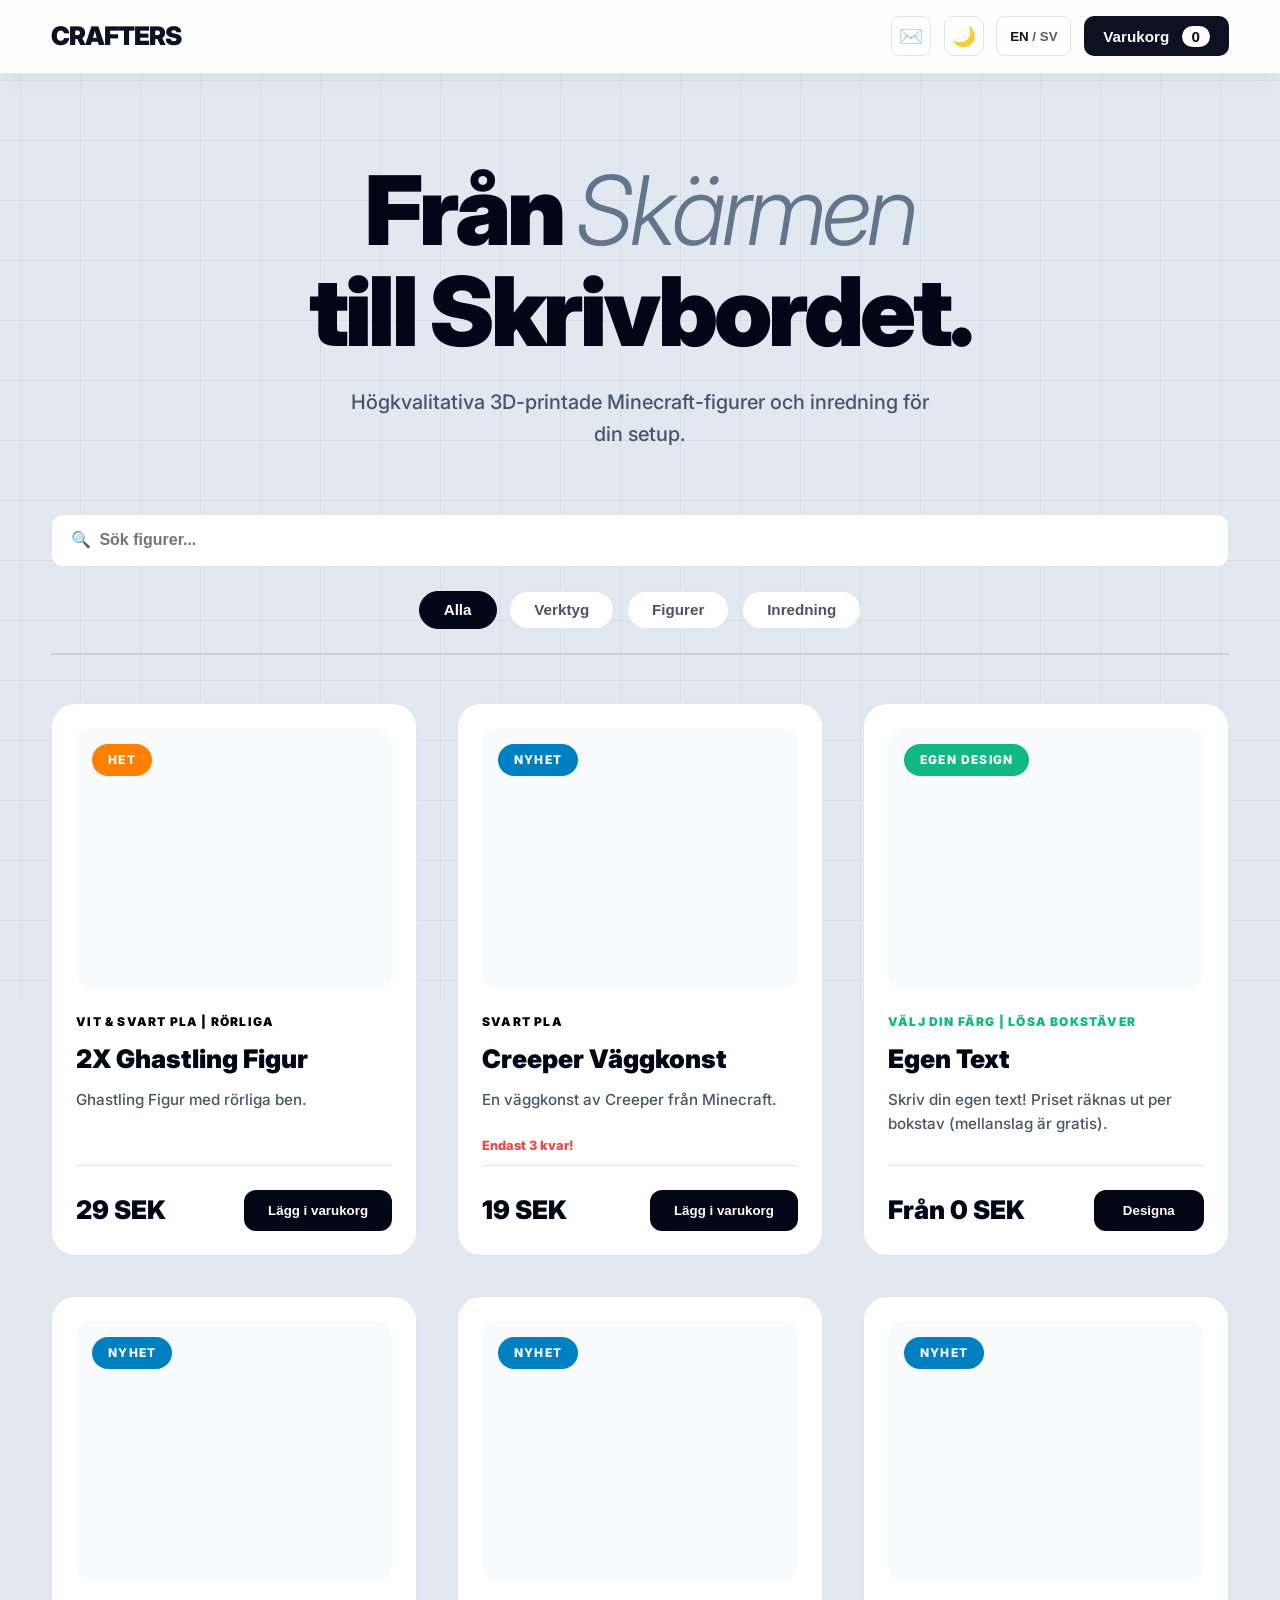
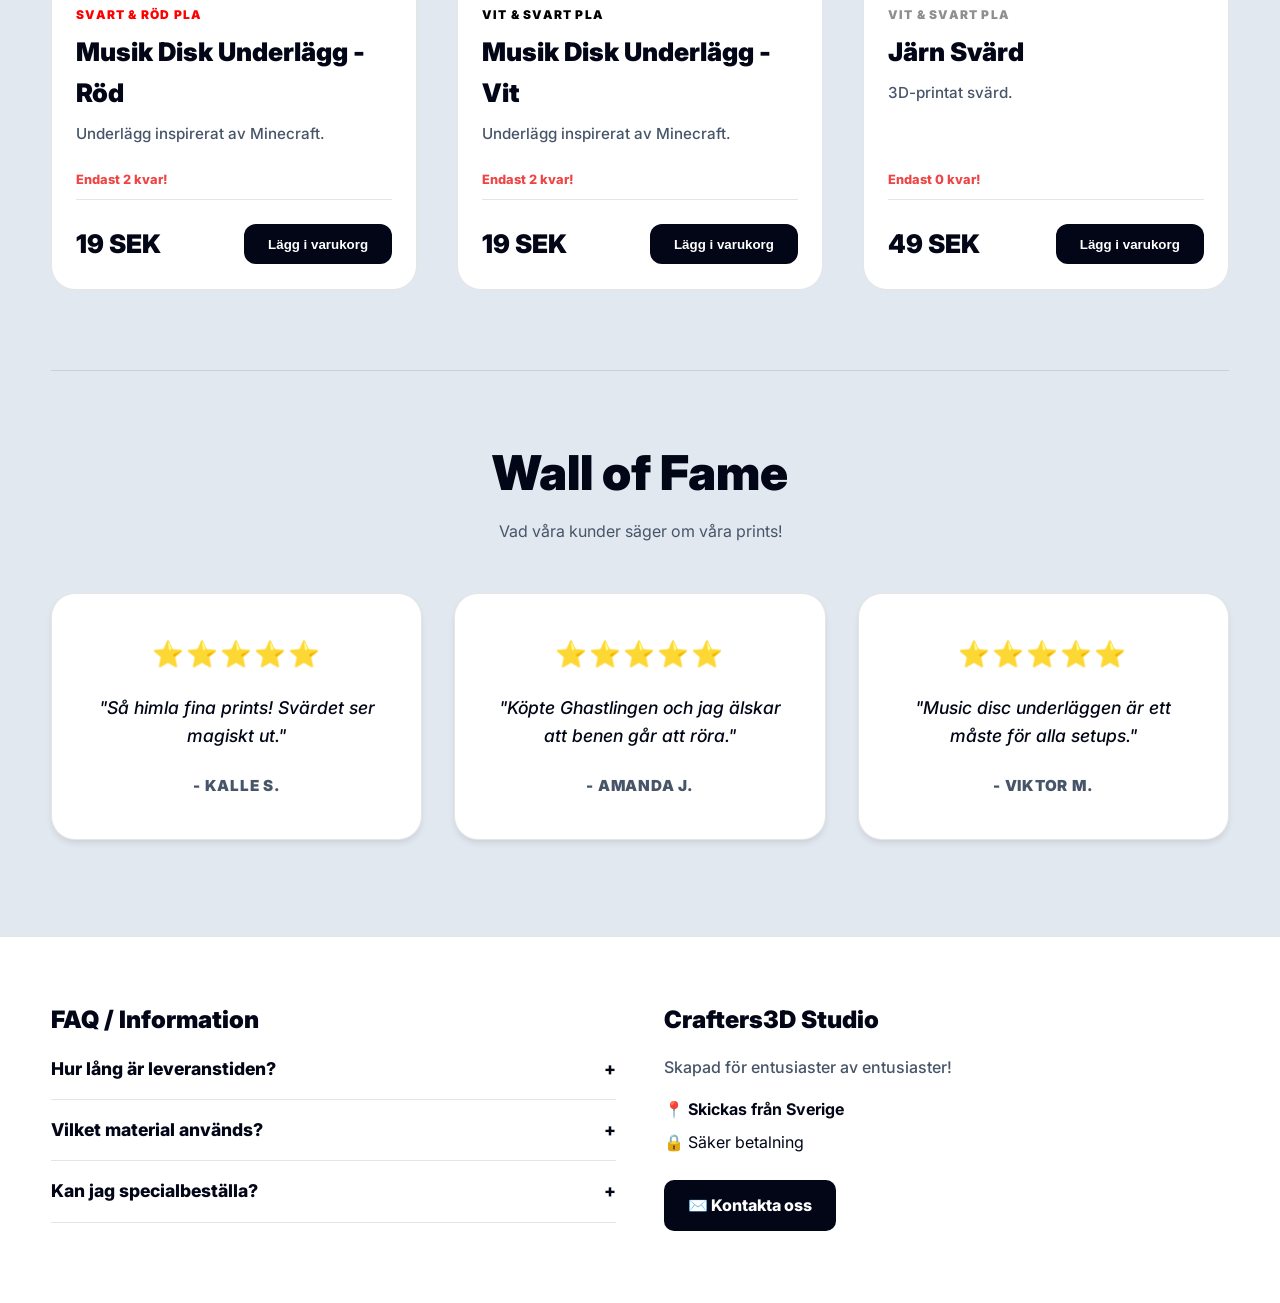
==== commit 38887cdc: "Update index.html" ====
--- a/index.html
+++ b/index.html
@@ -398,7 +398,7 @@
         ];
 
         let products = [
-          {
+    {
         id: "prod_6yec",
         price: 29,
         weight: 26,
@@ -427,7 +427,9 @@
         price: 19,
         weight: 21,
         stock: 3,
-        images: ["https://i.ibb.co/pB0x6T7p/IMG-9370.png"], // <-- HÄR VAR FELET! Nu fixat.
+        images: [
+            "https://i.ibb.co/pB0x6T7p/IMG-9370.png"
+        ],
         accent: "#000000",
         badgeColor: "#0080c0",
         category: "Mobs",
@@ -442,6 +444,37 @@
             badge: "NYHET",
             specs: "Svart PLA",
             description: "En väggkonst av Creeper från Minecraft."
+        }
+    },
+    {
+        id: "custom_text",
+        price: 0,
+        weight: 2,
+        stock: 99,
+        images: [
+            "https://i.ibb.co/wF5bqBr2/IMG-9371.png"
+        ],
+        accent: "#10b981",
+        badgeColor: "#10b981",
+        category: "Decor",
+        colors: [
+            "Röd",
+            "Vit",
+            "Svart"
+        ],
+        isCustomText: true,
+        pricePerLetter: 1,
+        en: {
+            name: "Custom Text",
+            badge: "DESIGN YOURS",
+            specs: "Pick your color | Loose Letters",
+            description: "Design your own text! Price is calculated per letter (spaces are free)."
+        },
+        sv: {
+            name: "Egen Text",
+            badge: "EGEN DESIGN",
+            specs: "Välj din färg | Lösa bokstäver",
+            description: "Skriv din egen text! Priset räknas ut per bokstav (mellanslag är gratis)."
         }
     },
     {
@@ -515,37 +548,6 @@
             specs: "Vit & Svart PLA",
             description: "3D-printat svärd."
         }
-    },
-    {
-        id: "custom_text",
-        price: 0,
-        weight: 5,
-        stock: 99,
-        images: [
-            "https://images.unsplash.com/photo-1614036417651-1d478f0b88c9?q=80&w=600&auto=format&fit=crop"
-        ],
-        accent: "#10b981",
-        badgeColor: "#10b981",
-        category: "Decor",
-        colors: [
-            "Röd",
-            "Vit",
-            "Svart"
-        ],
-        isCustomText: true,
-        pricePerLetter: 3,
-        en: {
-            name: "Custom Text",
-            badge: "DESIGN YOURS",
-            specs: "Pick your color | Loose Letters",
-            description: "Design your own text! Price is calculated per letter (spaces are free)."
-        },
-        sv: {
-            name: "Egen Text",
-            badge: "EGEN DESIGN",
-            specs: "Välj din färg | Lösa bokstäver",
-            description: "Skriv din egen text! Priset räknas ut per bokstav (mellanslag är gratis)."
-        }
     }
 ];
 
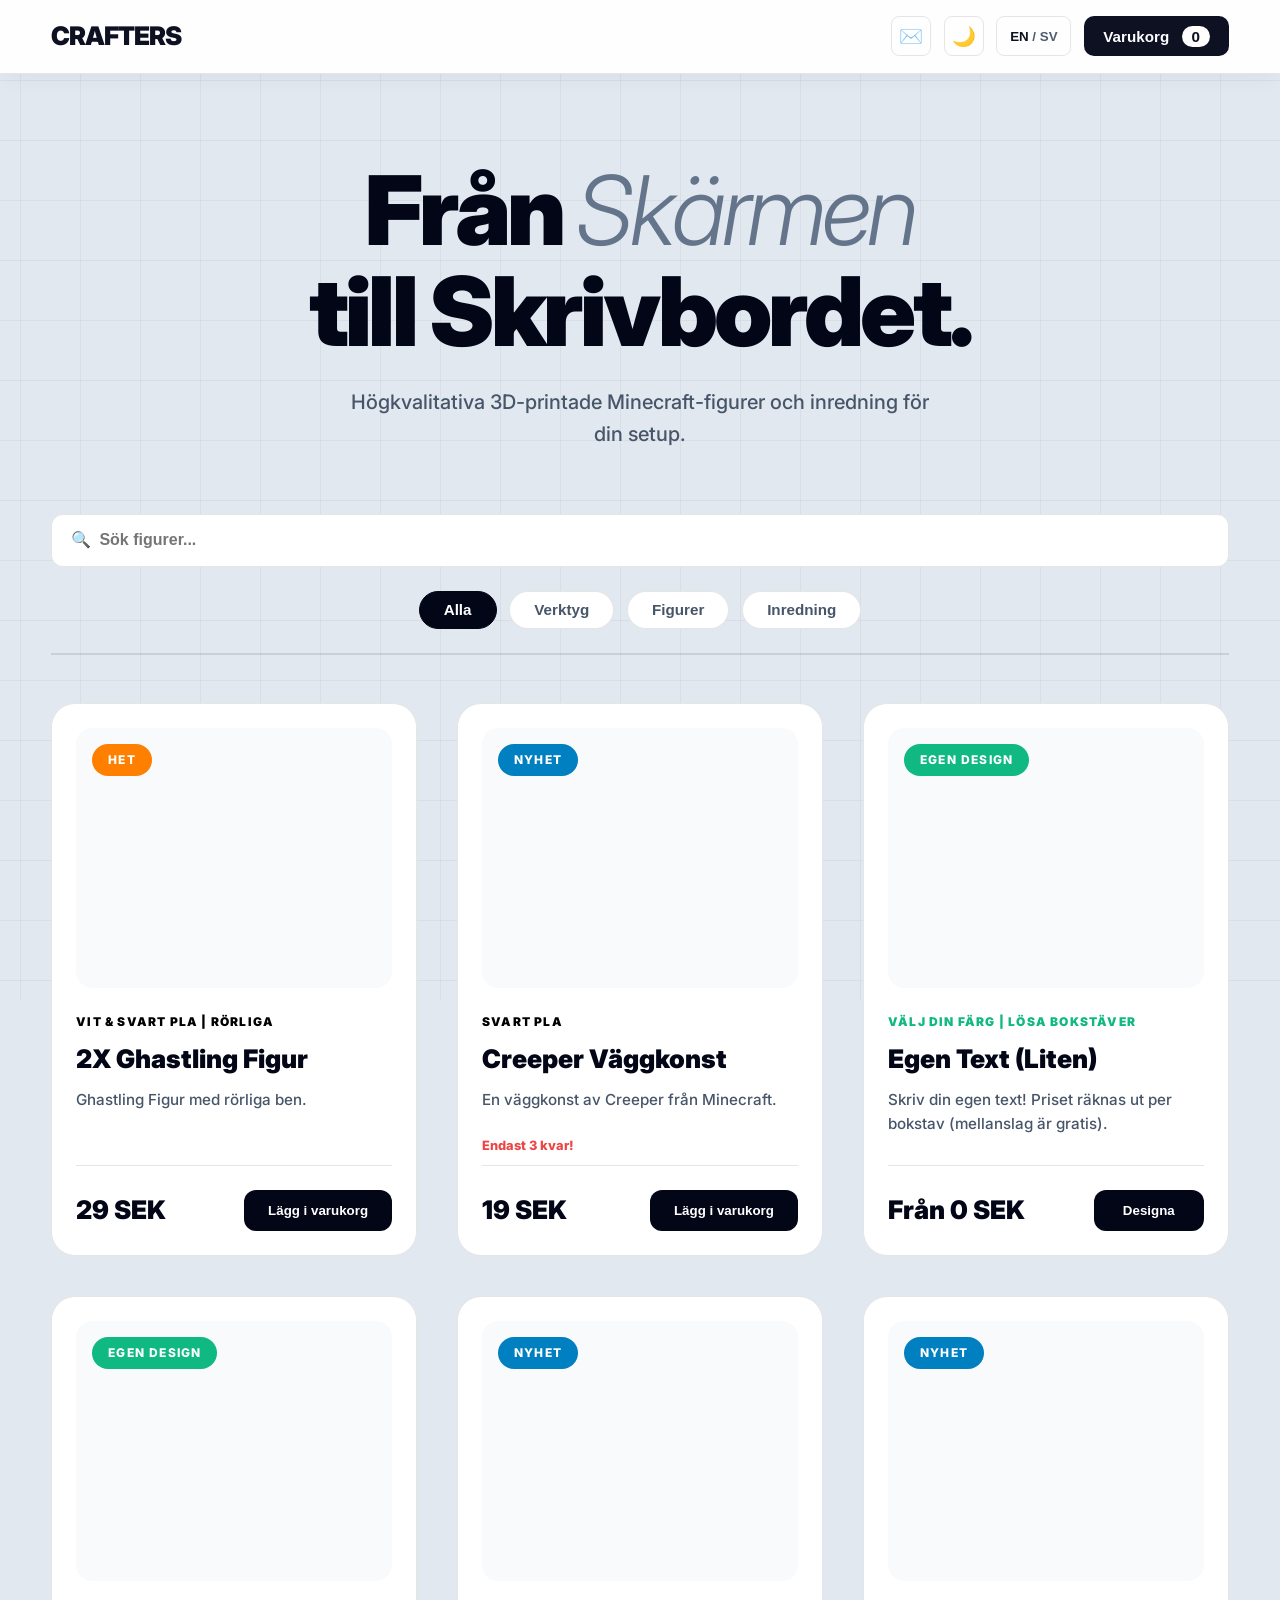
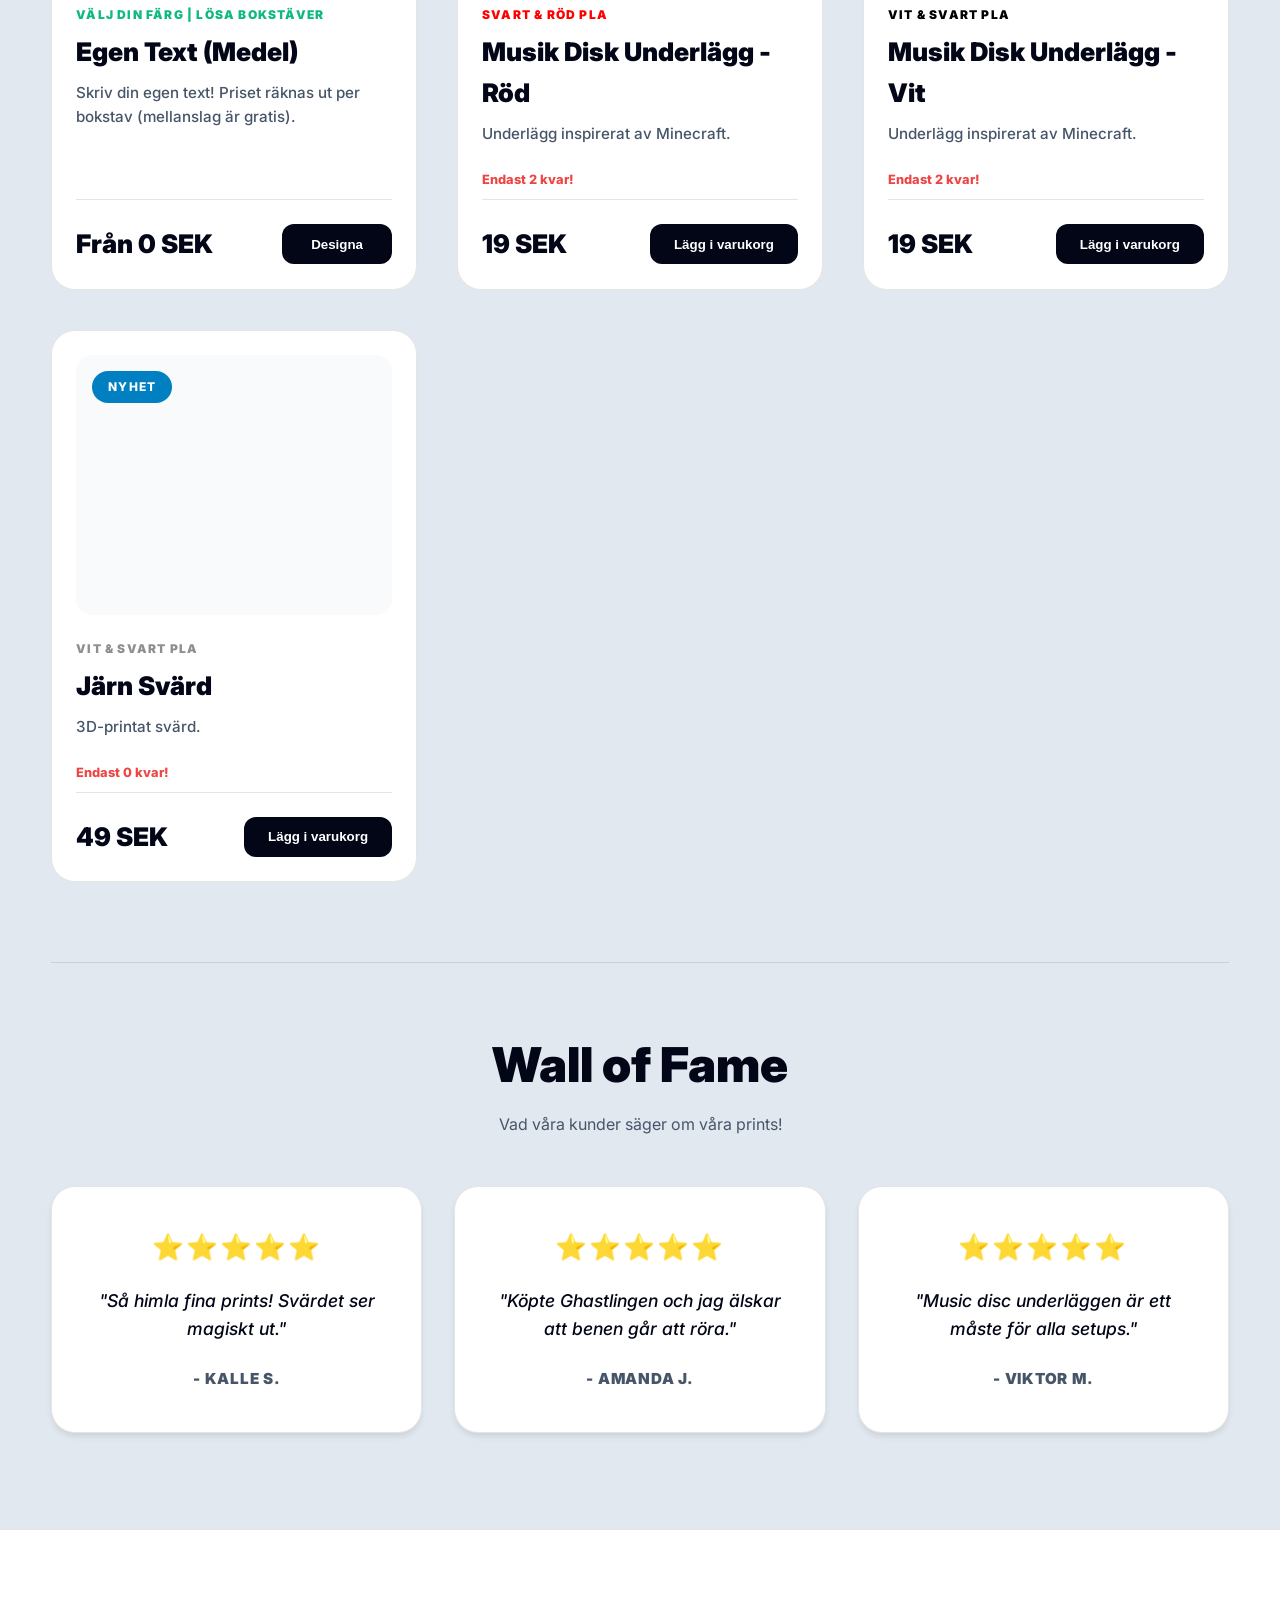
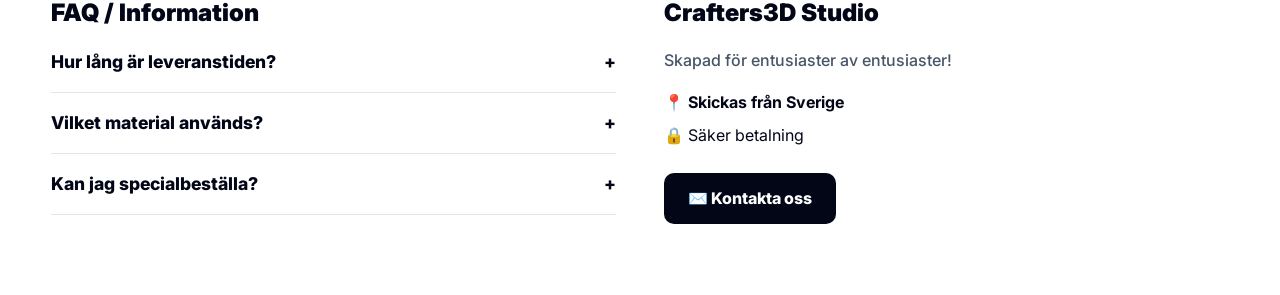
==== commit 90d5cf60: "Update index.html" ====
--- a/index.html
+++ b/index.html
@@ -397,7 +397,7 @@
             { maxWeight: 500, cost: 65 }, { maxWeight: 1000, cost: 80 }, { maxWeight: Infinity, cost: 109 } 
         ];
 
-        let products = [
+let products = [
     {
         id: "prod_6yec",
         price: 29,
@@ -449,7 +449,7 @@
     {
         id: "custom_text",
         price: 0,
-        weight: 2,
+        weight: 1,
         stock: 99,
         images: [
             "https://i.ibb.co/wF5bqBr2/IMG-9371.png"
@@ -465,13 +465,44 @@
         isCustomText: true,
         pricePerLetter: 1,
         en: {
-            name: "Custom Text",
+            name: "Custom Text (Small)",
             badge: "DESIGN YOURS",
             specs: "Pick your color | Loose Letters",
             description: "Design your own text! Price is calculated per letter (spaces are free)."
         },
         sv: {
-            name: "Egen Text",
+            name: "Egen Text (Liten)",
+            badge: "EGEN DESIGN",
+            specs: "Välj din färg | Lösa bokstäver",
+            description: "Skriv din egen text! Priset räknas ut per bokstav (mellanslag är gratis)."
+        }
+    },
+    {
+        id: "custom_text_b",
+        price: 0,
+        weight: 1,
+        stock: 99,
+        images: [
+            "https://i.ibb.co/5h2WSWzF/IMG-9374.png"
+        ],
+        accent: "#10b981",
+        badgeColor: "#10b981",
+        category: "Decor",
+        colors: [
+            "Röd",
+            "Vit",
+            "Svart"
+        ],
+        isCustomText: true,
+        pricePerLetter: 1.5,
+        en: {
+            name: "Custom Text (Medium)",
+            badge: "DESIGN YOURS",
+            specs: "Pick your color | Loose Letters",
+            description: "Design your own text! Price is calculated per letter (spaces are free)."
+        },
+        sv: {
+            name: "Egen Text (Medel)",
             badge: "EGEN DESIGN",
             specs: "Välj din färg | Lösa bokstäver",
             description: "Skriv din egen text! Priset räknas ut per bokstav (mellanslag är gratis)."
